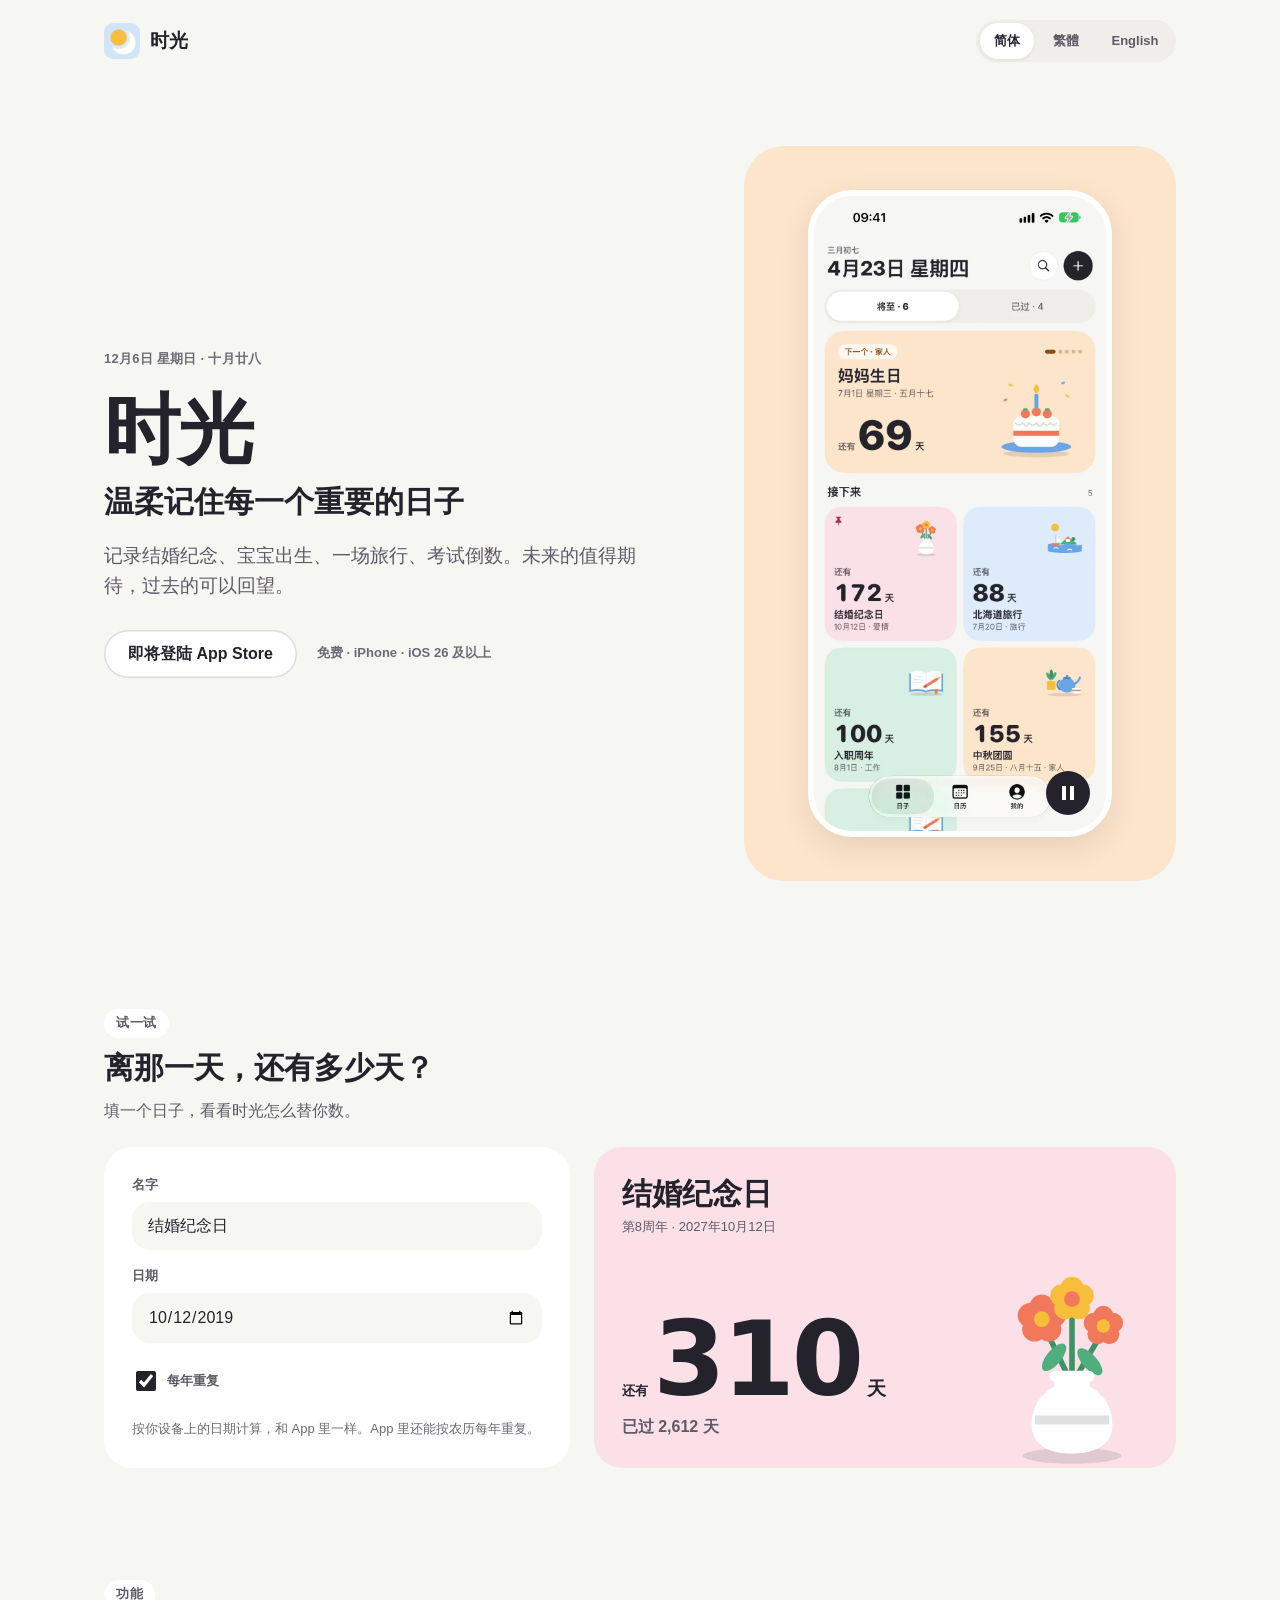
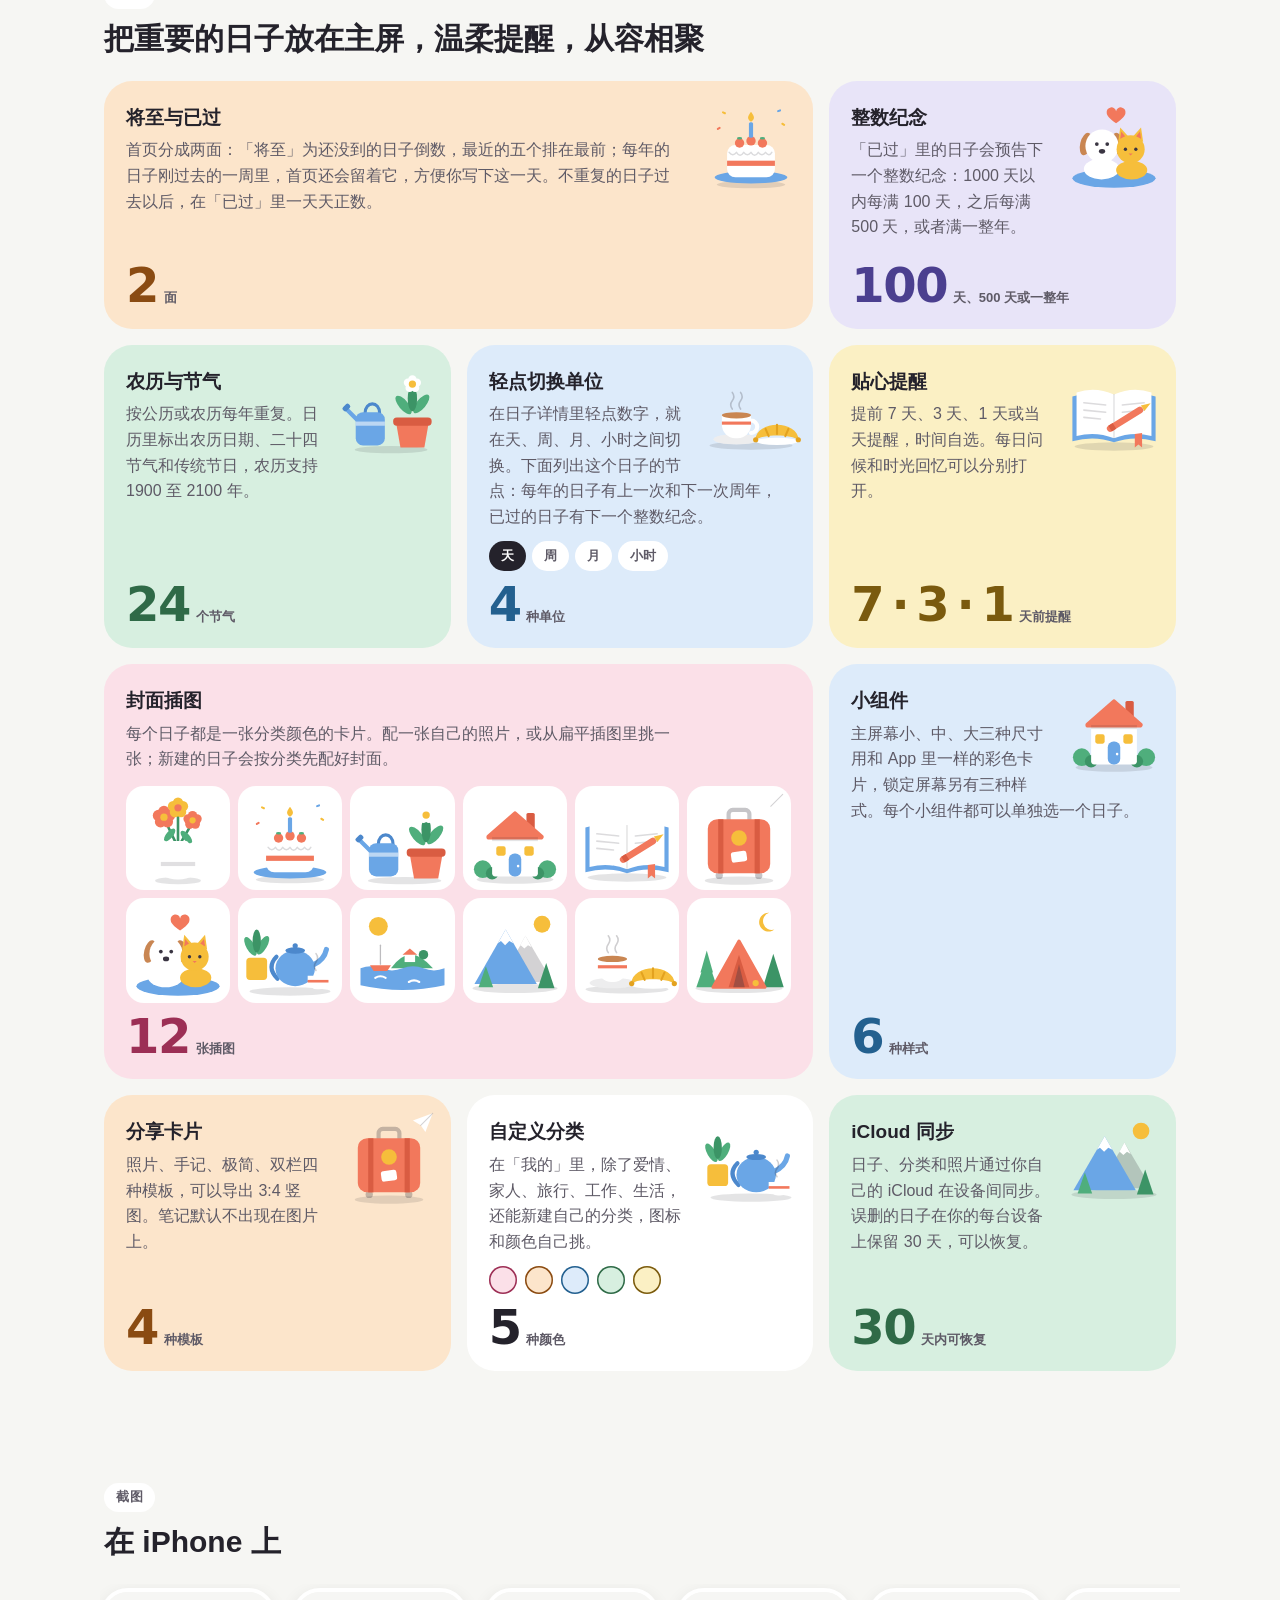
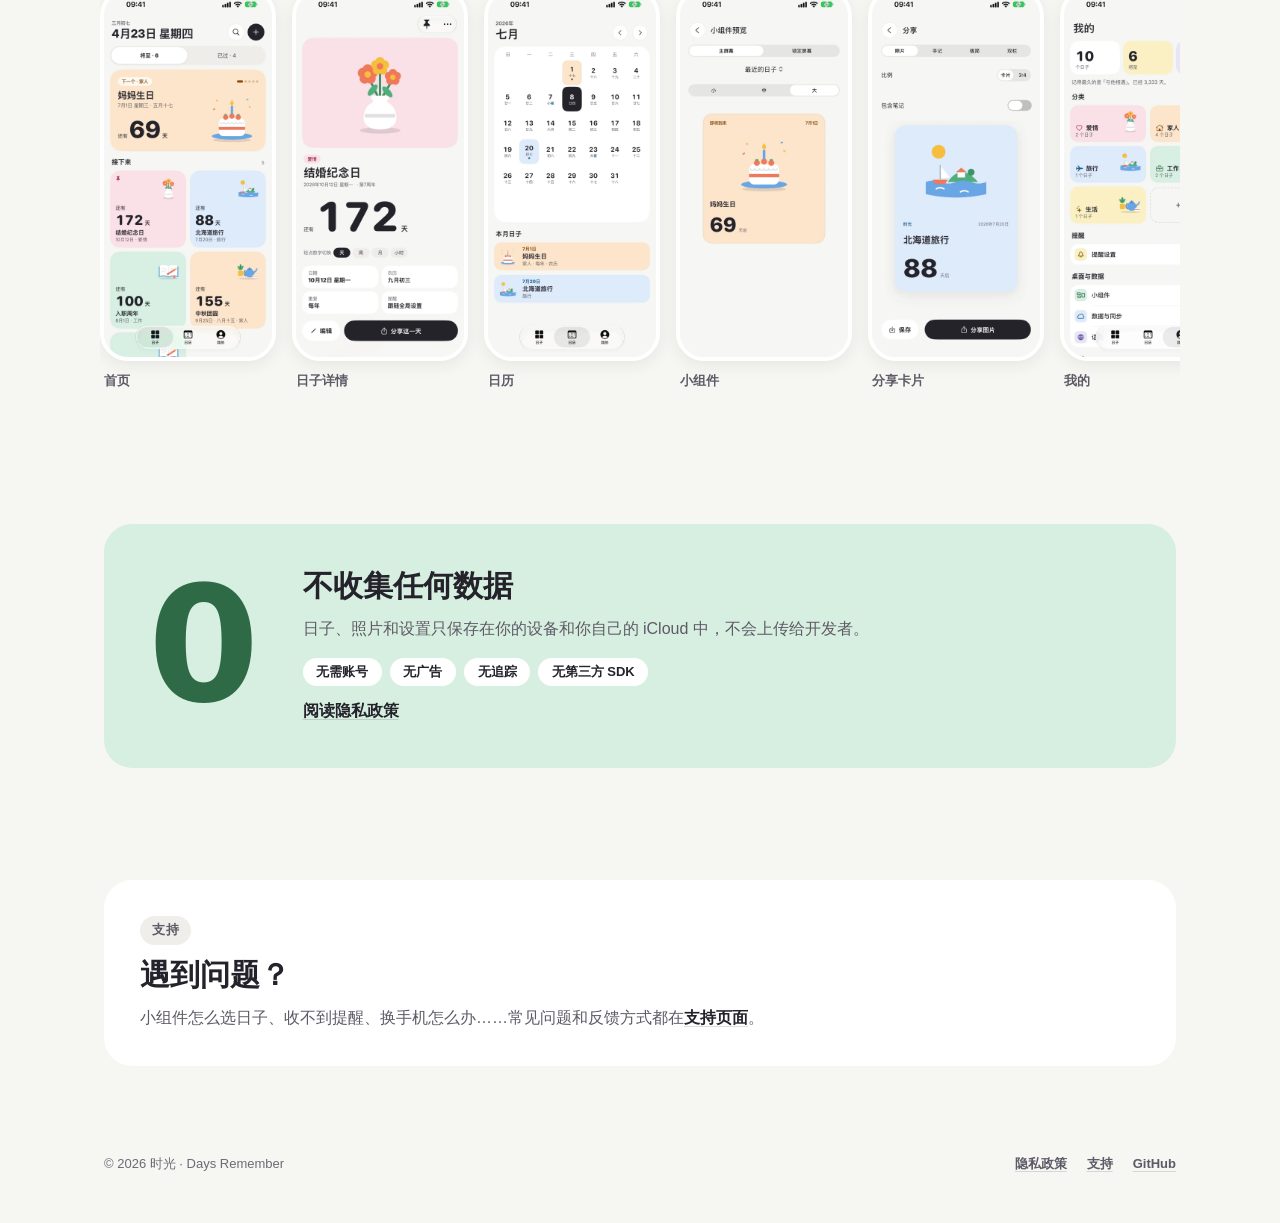
==== docs/index.html @ 634ca113 "feat(time): follow the device's time zone for today and reminders Days stay on their calendar dates," ====
<!doctype html>
<html lang="zh-Hans">
<head>
  <meta charset="utf-8">
  <meta name="viewport" content="width=device-width, initial-scale=1, viewport-fit=cover">
  <title>时光 – 纪念日倒数日 App｜农历生日提醒、iPhone 小组件</title>
  <meta name="description" content="时光是一款免费的 iPhone 纪念日与倒数日 App：支持农历生日和节气、提前提醒、主屏和锁屏小组件、iCloud 同步，无广告、不收集数据。">
  <meta name="theme-color" content="#F6F6F3">
  <link rel="canonical" href="https://days.gooday.dev/">
  <link rel="alternate" hreflang="zh-Hans" href="https://days.gooday.dev/">
  <link rel="alternate" hreflang="zh-Hant" href="https://days.gooday.dev/zh-Hant/">
  <link rel="alternate" hreflang="en" href="https://days.gooday.dev/en/">
  <link rel="alternate" hreflang="x-default" href="https://days.gooday.dev/">
  <meta property="og:type" content="website">
  <meta property="og:site_name" content="时光 · Days Remember">
  <meta property="og:locale" content="zh_CN">
  <meta property="og:locale:alternate" content="zh_TW">
  <meta property="og:locale:alternate" content="en_US">
  <meta property="og:title" content="时光 – 纪念日倒数日 App｜农历生日提醒、iPhone 小组件">
  <meta property="og:description" content="时光是一款免费的 iPhone 纪念日与倒数日 App：支持农历生日和节气、提前提醒、主屏和锁屏小组件、iCloud 同步，无广告、不收集数据。">
  <meta property="og:url" content="https://days.gooday.dev/">
  <meta property="og:image" content="https://days.gooday.dev/assets/og/zh-Hans.jpg">
  <meta property="og:image:width" content="1200">
  <meta property="og:image:height" content="630">
  <meta property="og:image:alt" content="时光的图标和 App 截图：将至、已过和日子详情">
  <meta name="twitter:card" content="summary_large_image">
  <meta name="twitter:title" content="时光 – 纪念日倒数日 App｜农历生日提醒、iPhone 小组件">
  <meta name="twitter:description" content="时光是一款免费的 iPhone 纪念日与倒数日 App：支持农历生日和节气、提前提醒、主屏和锁屏小组件、iCloud 同步，无广告、不收集数据。">
  <meta name="twitter:image" content="https://days.gooday.dev/assets/og/zh-Hans.jpg">
  <meta name="twitter:image:alt" content="时光的图标和 App 截图：将至、已过和日子详情">
  <!-- 上架后：加上 <meta name="apple-itunes-app" content="app-id=…">（填真实的 App Store ID），并把页面里的「即将登陆 App Store」换成下载链接。 -->
  <link rel="icon" href="assets/icon-180.png">
  <link rel="apple-touch-icon" href="assets/icon-180.png">
  <link rel="stylesheet" href="assets/site.css">
  <script>
    // Motion unless the visitor asks for less (site.css, site.js). If site.js never runs, everything shows after 3 s.
    (function (root) {
      if (window.matchMedia && matchMedia("(prefers-reduced-motion: reduce)").matches) return;
      if (!("IntersectionObserver" in window)) return;
      root.classList.add("motion");
      setTimeout(function () { if (!root.hasAttribute("data-motion-ready")) root.classList.remove("motion"); }, 3000);
    })(document.documentElement);
  </script>
  <script type="application/ld+json">
  {
    "@context": "https://schema.org",
    "@type": "MobileApplication",
    "@id": "https://days.gooday.dev/#app",
    "name": "时光",
    "alternateName": "Days Remember",
    "description": "时光是一款免费的 iPhone 纪念日与倒数日 App：支持农历生日和节气、提前提醒、主屏和锁屏小组件、iCloud 同步，无广告、不收集数据。",
    "url": "https://days.gooday.dev/",
    "inLanguage": "zh-Hans",
    "image": "https://days.gooday.dev/assets/icon-512.png",
    "operatingSystem": "iOS",
    "softwareRequirements": "iOS 26 及以上",
    "availableOnDevice": "iPhone",
    "applicationCategory": "LifestyleApplication",
    "isAccessibleForFree": true,
    "offers": {
      "@type": "Offer",
      "price": "0",
      "priceCurrency": "CNY"
    },
    "screenshot": [
      "https://days.gooday.dev/assets/screens/zh-Hans/01-home.webp",
      "https://days.gooday.dev/assets/screens/zh-Hans/02-detail.webp",
      "https://days.gooday.dev/assets/screens/zh-Hans/03-calendar.webp",
      "https://days.gooday.dev/assets/screens/zh-Hans/04-widgets.webp",
      "https://days.gooday.dev/assets/screens/zh-Hans/05-share.webp",
      "https://days.gooday.dev/assets/screens/zh-Hans/06-me.webp",
      "https://days.gooday.dev/assets/screens/zh-Hans/07-past.webp"
    ],
    "featureList": [
      "将至的日子倒数，已过的日子正数",
      "整数纪念：1000 天以内每满 100 天，之后每满 500 天，或者满一整年",
      "农历与二十四节气，农历支持 1900 至 2100 年",
      "提前 7 天、3 天、1 天或当天提醒",
      "主屏幕小、中、大三种尺寸和锁定屏幕三种样式的小组件",
      "照片、手记、极简、双栏四种分享卡片模板",
      "自定义分类",
      "通过你自己的 iCloud 同步日子、分类和照片"
    ]
  }
  </script>
</head>
<body>
  <div class="wrap">
    <header class="site-header">
      <a class="brand" href="./"><img src="assets/icon-180.png" alt="" width="36" height="36">时光</a>
      <nav class="languages" aria-label="语言">
        <a href="./" aria-current="page" lang="zh-Hans">简体</a>
        <a href="zh-Hant/" lang="zh-Hant">繁體</a>
        <a href="en/" lang="en">English</a>
      </nav>
    </header>

    <main>
      <section class="hero">
        <div class="hero-text">
          <p class="today" data-today></p>
          <h1>时光<span>温柔记住每一个重要的日子</span></h1>
          <p class="lead">记录结婚纪念、宝宝出生、一场旅行、考试倒数。未来的值得期待，过去的可以回望。</p>
          <div class="cta-row">
            <!-- 上架后换成 App Store 链接：<a class="cta" href="https://apps.apple.com/app/id…">在 App Store 下载</a> -->
            <span class="cta is-soon">即将登陆 App Store</span>
            <span class="requirements">免费 · iPhone · iOS 26 及以上</span>
          </div>
        </div>
        <div class="hero-art">
          <div class="phone"><img src="assets/screens/zh-Hans/01-home.webp" width="900" height="1956" alt="时光首页的「将至」：妈妈生日还有 69 天，下面是其他日子的彩色卡片"></div>
        </div>
      </section>

      <section class="section" aria-labelledby="demo-heading">
        <div class="section-head reveal">
          <p class="eyebrow">试一试</p>
          <h2 id="demo-heading">离那一天，还有多少天？</h2>
          <p>填一个日子，看看时光怎么替你数。</p>
        </div>
        <div class="demo">
          <form class="demo-form reveal" data-demo>
            <div class="field">
              <label for="demo-title">名字</label>
              <input id="demo-title" type="text" value="结婚纪念日" placeholder="结婚纪念日" maxlength="24" autocomplete="off">
            </div>
            <div class="field">
              <label for="demo-date">日期</label>
              <input id="demo-date" type="date" value="2019-10-12" min="1900-01-01" max="2100-12-31" required>
            </div>
            <label class="check" for="demo-recurring">
              <input id="demo-recurring" type="checkbox" checked>每年重复
            </label>
            <p class="demo-note">按你设备上的日期计算，和 App 里一样。App 里还能按农历每年重复。</p>
          </form>
          <div class="day-card tone-rose reveal" data-demo-card aria-live="polite">
            <img class="cover" src="assets/covers/flowers.svg" alt="一瓶鲜花" width="200" height="200">
            <div class="day-card-title">
              <strong data-title>结婚纪念日</strong>
              <span data-date>2019年10月12日</span>
            </div>
            <p class="figure"><span data-lead></span><b>—</b><small></small></p>
            <p class="elapsed" data-elapsed></p>
          </div>
        </div>
      </section>

      <section class="section" aria-labelledby="features-heading">
        <div class="section-head reveal">
          <p class="eyebrow">功能</p>
          <h2 id="features-heading">把重要的日子放在主屏，温柔提醒，从容相聚</h2>
        </div>
        <ul class="bento">
          <li class="tile tone-apricot is-wide reveal">
            <div class="tile-text">
              <img class="tile-art" src="assets/covers/celebration.svg" alt="插着蜡烛的生日蛋糕" width="200" height="200" loading="lazy">
              <h3>将至与已过</h3>
              <p>首页分成两面：「将至」为还没到的日子倒数，最近的五个排在最前；每年的日子刚过去的一周里，首页还会留着它，方便你写下这一天。不重复的日子过去以后，在「已过」里一天天正数。</p>
            </div>
            <p class="figure"><b>2</b><small>面</small></p>
          </li>
          <li class="tile tone-lavender reveal">
            <div class="tile-text">
              <img class="tile-art" src="assets/covers/companionship.svg" alt="小狗和小猫，头上一颗爱心" width="200" height="200" loading="lazy">
              <h3>整数纪念</h3>
              <p>「已过」里的日子会预告下一个整数纪念：1000 天以内每满 100 天，之后每满 500 天，或者满一整年。</p>
            </div>
            <p class="figure"><b>100</b><small>天、500 天或一整年</small></p>
          </li>
          <li class="tile tone-mint reveal">
            <div class="tile-text">
              <img class="tile-art" src="assets/covers/garden.svg" alt="喷壶和盆栽" width="200" height="200" loading="lazy">
              <h3>农历与节气</h3>
              <p>按公历或农历每年重复。日历里标出农历日期、二十四节气和传统节日，农历支持 1900 至 2100 年。</p>
            </div>
            <p class="figure"><b>24</b><small>个节气</small></p>
          </li>
          <li class="tile tone-sky reveal">
            <div class="tile-text">
              <img class="tile-art" src="assets/covers/cafe.svg" alt="冒着热气的咖啡和牛角包" width="200" height="200" loading="lazy">
              <h3>轻点切换单位</h3>
              <p>在日子详情里轻点数字，就在天、周、月、小时之间切换。下面列出这个日子的节点：每年的日子有上一次和下一次周年，已过的日子有下一个整数纪念。</p>
              <ul class="chips" aria-hidden="true"><li>天</li><li>周</li><li>月</li><li>小时</li></ul>
            </div>
            <p class="figure"><b>4</b><small>种单位</small></p>
          </li>
          <li class="tile tone-lemon reveal">
            <div class="tile-text">
              <img class="tile-art" src="assets/covers/journal.svg" alt="摊开的手账和铅笔" width="200" height="200" loading="lazy">
              <h3>贴心提醒</h3>
              <p>提前 7 天、3 天、1 天或当天提醒，时间自选。每日问候和时光回忆可以分别打开。</p>
            </div>
            <p class="figure"><b>7&thinsp;·&thinsp;3&thinsp;·&thinsp;1</b><small>天前提醒</small></p>
          </li>
          <li class="tile tone-rose is-wide has-covers reveal">
            <div class="tile-text">
              <h3>封面插图</h3>
              <p>每个日子都是一张分类颜色的卡片。配一张自己的照片，或从扁平插图里挑一张；新建的日子会按分类先配好封面。</p>
              <ul class="covers">
                <li><img src="assets/covers/flowers.svg" alt="一瓶鲜花" width="200" height="200" loading="lazy"></li>
                <li><img src="assets/covers/celebration.svg" alt="插着蜡烛的生日蛋糕" width="200" height="200" loading="lazy"></li>
                <li><img src="assets/covers/garden.svg" alt="喷壶和盆栽" width="200" height="200" loading="lazy"></li>
                <li><img src="assets/covers/homecoming.svg" alt="红屋顶的小房子" width="200" height="200" loading="lazy"></li>
                <li><img src="assets/covers/journal.svg" alt="摊开的手账和铅笔" width="200" height="200" loading="lazy"></li>
                <li><img src="assets/covers/voyage.svg" alt="贴着贴纸的旅行箱" width="200" height="200" loading="lazy"></li>
                <li><img src="assets/covers/companionship.svg" alt="小狗和小猫，头上一颗爱心" width="200" height="200" loading="lazy"></li>
                <li><img src="assets/covers/everyday.svg" alt="盆栽和茶壶" width="200" height="200" loading="lazy"></li>
                <li><img src="assets/covers/coast.svg" alt="海上的小帆船和岛上的小屋" width="200" height="200" loading="lazy"></li>
                <li><img src="assets/covers/mountains.svg" alt="太阳下的雪山" width="200" height="200" loading="lazy"></li>
                <li><img src="assets/covers/cafe.svg" alt="冒着热气的咖啡和牛角包" width="200" height="200" loading="lazy"></li>
                <li><img src="assets/covers/camping.svg" alt="松树间的帐篷和一弯新月" width="200" height="200" loading="lazy"></li>
              </ul>
            </div>
            <p class="figure"><b>12</b><small>张插图</small></p>
          </li>
          <li class="tile tone-sky reveal">
            <div class="tile-text">
              <img class="tile-art" src="assets/covers/homecoming.svg" alt="红屋顶的小房子" width="200" height="200" loading="lazy">
              <h3>小组件</h3>
              <p>主屏幕小、中、大三种尺寸用和 App 里一样的彩色卡片，锁定屏幕另有三种样式。每个小组件都可以单独选一个日子。</p>
            </div>
            <p class="figure"><b>6</b><small>种样式</small></p>
          </li>
          <li class="tile tone-apricot reveal">
            <div class="tile-text">
              <img class="tile-art" src="assets/covers/voyage.svg" alt="贴着贴纸的旅行箱" width="200" height="200" loading="lazy">
              <h3>分享卡片</h3>
              <p>照片、手记、极简、双栏四种模板，可以导出 3:4 竖图。笔记默认不出现在图片上。</p>
            </div>
            <p class="figure"><b>4</b><small>种模板</small></p>
          </li>
          <li class="tile tone-white reveal">
            <div class="tile-text">
              <img class="tile-art" src="assets/covers/everyday.svg" alt="盆栽和茶壶" width="200" height="200" loading="lazy">
              <h3>自定义分类</h3>
              <p>在「我的」里，除了爱情、家人、旅行、工作、生活，还能新建自己的分类，图标和颜色自己挑。</p>
              <ul class="swatches" aria-hidden="true"><li class="tone-rose"></li><li class="tone-apricot"></li><li class="tone-sky"></li><li class="tone-mint"></li><li class="tone-lemon"></li></ul>
            </div>
            <p class="figure"><b>5</b><small>种颜色</small></p>
          </li>
          <li class="tile tone-mint reveal">
            <div class="tile-text">
              <img class="tile-art" src="assets/covers/mountains.svg" alt="太阳下的雪山" width="200" height="200" loading="lazy">
              <h3>iCloud 同步</h3>
              <p>日子、分类和照片通过你自己的 iCloud 在设备间同步。误删的日子在你的每台设备上保留 30 天，可以恢复。</p>
            </div>
            <p class="figure"><b>30</b><small>天内可恢复</small></p>
          </li>
        </ul>
      </section>

      <section class="section" aria-labelledby="shots-heading">
        <div class="section-head reveal">
          <p class="eyebrow">截图</p>
          <h2 id="shots-heading">在 iPhone 上</h2>
        </div>
        <div class="shots" role="region" tabindex="0" aria-label="App 截图，可横向滚动">
          <figure class="reveal"><img src="assets/screens/zh-Hans/01-home.webp" width="900" height="1956" loading="lazy" alt="首页"><figcaption>首页</figcaption></figure>
          <figure class="reveal"><img src="assets/screens/zh-Hans/02-detail.webp" width="900" height="1956" loading="lazy" alt="日子详情"><figcaption>日子详情</figcaption></figure>
          <figure class="reveal"><img src="assets/screens/zh-Hans/03-calendar.webp" width="900" height="1956" loading="lazy" alt="日历"><figcaption>日历</figcaption></figure>
          <figure class="reveal"><img src="assets/screens/zh-Hans/04-widgets.webp" width="900" height="1956" loading="lazy" alt="小组件"><figcaption>小组件</figcaption></figure>
          <figure class="reveal"><img src="assets/screens/zh-Hans/05-share.webp" width="900" height="1956" loading="lazy" alt="分享卡片"><figcaption>分享卡片</figcaption></figure>
          <figure class="reveal"><img src="assets/screens/zh-Hans/06-me.webp" width="900" height="1956" loading="lazy" alt="我的：日子统计、分类和设置"><figcaption>我的</figcaption></figure>
          <figure class="reveal"><img src="assets/screens/zh-Hans/07-past.webp" width="900" height="1956" loading="lazy" alt="首页的「已过」：下一个整数纪念和走过的日子"><figcaption>已过</figcaption></figure>
        </div>
      </section>

      <section class="section" aria-labelledby="privacy-heading">
        <div class="promise tone-mint reveal">
          <p class="figure"><b>0</b></p>
          <div class="promise-text">
            <h2 id="privacy-heading">不收集任何数据</h2>
            <p>日子、照片和设置只保存在你的设备和你自己的 iCloud 中，不会上传给开发者。</p>
            <ul><li>无需账号</li><li>无广告</li><li>无追踪</li><li>无第三方 SDK</li></ul>
            <p><a href="privacy/">阅读隐私政策</a></p>
          </div>
        </div>
      </section>

      <section class="section" aria-labelledby="support-heading">
        <div class="help reveal">
          <p class="eyebrow">支持</p>
          <h2 id="support-heading">遇到问题？</h2>
          <p>小组件怎么选日子、收不到提醒、换手机怎么办……常见问题和反馈方式都在<a href="support/">支持页面</a>。</p>
        </div>
      </section>
    </main>

    <footer class="site-footer">
      <p>© 2026 时光 · Days Remember</p>
      <nav aria-label="页脚">
        <a href="privacy/">隐私政策</a>
        <a href="support/">支持</a>
        <a href="https://github.com/euynus/DaysRemember">GitHub</a>
      </nav>
    </footer>
  </div>
  <script src="assets/site.js"></script>
</body>
</html>
---- docs/assets/site.css ----
/* The app's 柔彩便当 look (DaysRemember/Theme/Tokens.swift): a light neutral ground, white cards,
   each fact on a pastel tile in a category colour with a flat illustration, ink headings and pills,
   heavy rounded numerals. Light only, like the app. System fonts only: Google Fonts is unreachable
   in mainland China. */
:root {
  --bg: #F6F6F3;
  --bg-2: #EFEEEA;
  --card: #FFFFFF;
  --ink: #24222B;
  --ink-2: #5E5A66;
  --muted: #6E6A75;
  --hairline: rgba(21, 23, 28, 0.08);
  --hairline-strong: rgba(21, 23, 28, 0.14);
  --shadow: 0 10px 30px rgba(36, 34, 43, 0.1);

  /* Category pastels and the text colour that goes on each; lavender is for count-up days. */
  --rose: #FBE0E8;
  --rose-ink: #9C2F55;
  --apricot: #FCE5CB;
  --apricot-ink: #8A4B12;
  --sky: #DDEBFA;
  --sky-ink: #23608F;
  --mint: #D7EFE0;
  --mint-ink: #2F6A47;
  --lemon: #FBF0C4;
  --lemon-ink: #7A5A0E;
  --lavender: #E8E4F8;
  --lavender-ink: #4B3F8F;

  --font-sans: -apple-system, BlinkMacSystemFont, "SF Pro Text", "Helvetica Neue", "PingFang SC",
    "Hiragino Sans GB", "Microsoft YaHei", "Noto Sans SC", sans-serif;
  --font-number: ui-rounded, "SF Pro Rounded", "Hiragino Maru Gothic ProN", "Arial Rounded MT Bold",
    -apple-system, BlinkMacSystemFont, system-ui, sans-serif;

  --step--1: 0.8125rem;
  --step-0: 1rem;
  --step-1: 1.1875rem;
  --step-2: clamp(1.5rem, 1.3rem + 0.8vw, 1.875rem);
  --step-3: clamp(2.75rem, 1.9rem + 3.6vw, 4.75rem);

  --radius: 1.75rem;
  --radius-small: 1.125rem;

  --ease-out: cubic-bezier(0.2, 0.7, 0.2, 1);
  --spring: cubic-bezier(0.34, 1.56, 0.64, 1);

  --page: 72rem;
  --gutter: clamp(1rem, 4vw, 2.5rem);
  color-scheme: light;
}

/* Set again here, not only inherited from body: the 繁體 link in each language switch is
   lang="zh-Hant" on a page in another language. */
:lang(zh-Hant) {
  --font-sans: -apple-system, BlinkMacSystemFont, "SF Pro Text", "Helvetica Neue", "PingFang TC",
    "Heiti TC", "Microsoft JhengHei", "Noto Sans TC", sans-serif;
  font-family: var(--font-sans);
}

/* A pastel tile and the colour of its figures. White tiles carry ink. */
.tone-rose { --tone: var(--rose); --tone-ink: var(--rose-ink); }
.tone-apricot { --tone: var(--apricot); --tone-ink: var(--apricot-ink); }
.tone-sky { --tone: var(--sky); --tone-ink: var(--sky-ink); }
.tone-mint { --tone: var(--mint); --tone-ink: var(--mint-ink); }
.tone-lemon { --tone: var(--lemon); --tone-ink: var(--lemon-ink); }
.tone-lavender { --tone: var(--lavender); --tone-ink: var(--lavender-ink); }
.tone-white { --tone: var(--card); --tone-ink: var(--ink); }

*, *::before, *::after { box-sizing: border-box; }

html { -webkit-text-size-adjust: 100%; scroll-padding-top: 1rem; }

body {
  margin: 0;
  background: var(--bg);
  color: var(--ink);
  font-family: var(--font-sans);
  font-size: var(--step-0);
  line-height: 1.6;
  -webkit-font-smoothing: antialiased;
}

img { max-width: 100%; height: auto; display: block; }

a { color: var(--ink); text-decoration-color: var(--hairline-strong); text-underline-offset: 0.2em; }
a:hover { text-decoration-color: currentColor; }
:focus-visible { outline: 2px solid var(--ink); outline-offset: 3px; border-radius: 6px; }

h1, h2, h3 { margin: 0; line-height: 1.2; text-wrap: balance; }
p { margin: 0; }

.wrap {
  width: 100%;
  max-width: var(--page);
  margin-inline: auto;
  padding-inline: var(--gutter);
}

/* Header: the brand, and the languages as the app's segmented capsule. */
.site-header {
  display: flex;
  flex-wrap: wrap;
  align-items: center;
  justify-content: space-between;
  gap: 0.75rem 1rem;
  padding-block: 1.25rem;
}
.brand {
  display: flex;
  align-items: center;
  gap: 0.625rem;
  color: var(--ink);
  text-decoration: none;
  font-weight: 800;
  font-size: var(--step-1);
}
.brand img { width: 2.25rem; height: 2.25rem; border-radius: 0.6rem; }
.languages {
  display: flex;
  gap: 0.25rem;
  padding: 0.2rem;
  border-radius: 999px;
  background: var(--bg-2);
  font-size: var(--step--1);
}
.languages a {
  display: inline-flex;
  align-items: center;
  min-height: 2.25rem;
  padding: 0 0.9rem;
  border-radius: 999px;
  color: var(--ink-2);
  text-decoration: none;
  font-weight: 600;
}
.languages a[aria-current="page"] { color: var(--ink); background: var(--card); font-weight: 800; box-shadow: 0 1px 4px rgba(36, 34, 43, 0.08); }
.languages a:hover { color: var(--ink); }

/* Hero: the headline beside the home screen. */
.hero {
  display: grid;
  grid-template-columns: minmax(0, 1fr) minmax(0, 27rem);
  gap: clamp(2rem, 6vw, 5rem);
  align-items: center;
  padding-block: clamp(1.5rem, 5vw, 4rem) clamp(2.5rem, 6vw, 4.5rem);
}
.hero-text { display: grid; gap: 1.25rem; min-width: 0; }
.today {
  color: var(--muted);
  font-size: var(--step--1);
  font-weight: 700;
  letter-spacing: 0.02em;
  min-height: 1.6em;
}
.hero h1 { font-size: var(--step-3); font-weight: 900; letter-spacing: -0.02em; line-height: 1.05; }
.hero h1 span { display: block; font-size: var(--step-2); font-weight: 800; color: var(--ink); margin-top: 0.75rem; letter-spacing: 0; line-height: 1.3; }
.lead { color: var(--ink-2); font-size: var(--step-1); max-width: 30em; }
.cta-row { display: flex; flex-wrap: wrap; align-items: center; gap: 0.75rem 1.25rem; margin-top: 0.5rem; }
.cta {
  display: inline-flex;
  align-items: center;
  gap: 0.5rem;
  min-height: 3rem;
  padding: 0 1.5rem;
  border-radius: 999px;
  background: var(--ink);
  color: var(--card);
  font-weight: 800;
  text-decoration: none;
}
/* Not a link until release, so it isn't drawn as the app's ink action. */
.cta.is-soon { background: var(--card); color: var(--ink); box-shadow: inset 0 0 0 1.5px var(--hairline-strong); }
.requirements { color: var(--muted); font-size: var(--step--1); font-weight: 600; }

/* The home screen on an apricot card, as a day sits on its category colour. */
.hero-art {
  display: grid;
  place-items: center;
  padding: clamp(1.25rem, 4vw, 2.75rem);
  border-radius: 2.5rem;
  background: var(--apricot);
}
.phone {
  position: relative;
  width: 100%;
  max-width: 19rem;
  border-radius: 2.75rem;
  border: 0.375rem solid var(--card);
  background: var(--card);
  box-shadow: var(--shadow);
  overflow: hidden;
}
.phone img { width: 100%; }
/* The other screens site.js stacks over the first, cross-fading from one to the next. */
.phone img + img { position: absolute; inset: 0; height: 100%; opacity: 0; transition: opacity 0.9s var(--ease-out); }
.phone img.is-current { opacity: 1; }
/* site.js adds it while the phone cycles: two bars to pause, a triangle to play again. */
.phone-toggle {
  position: absolute;
  z-index: 3;
  right: 1rem;
  bottom: 1rem;
  display: grid;
  place-items: center;
  width: 2.75rem;
  height: 2.75rem;
  padding: 0;
  border: 0;
  border-radius: 999px;
  background: var(--ink);
  color: var(--card);
  cursor: pointer;
}
.phone-toggle::before {
  content: "";
  width: 0.75rem;
  height: 0.875rem;
  border-inline: 0.25rem solid currentColor;
}
.phone-toggle[aria-pressed="true"]::before {
  border: 0;
  background: currentColor;
  clip-path: polygon(15% 0, 100% 50%, 15% 100%);
}

/* Section scaffolding */
.section { padding-block: clamp(2rem, 5vw, 3.5rem); }
.eyebrow {
  justify-self: start;
  padding: 0.25rem 0.75rem;
  border-radius: 999px;
  background: var(--card);
  color: var(--ink-2);
  font-size: var(--step--1);
  font-weight: 800;
  letter-spacing: 0.04em;
}
.section-head { display: grid; gap: 0.75rem; margin-bottom: 1.5rem; max-width: 40rem; }
.section-head h2 { font-size: var(--step-2); font-weight: 900; }
.section-head p:not(.eyebrow) { color: var(--ink-2); }

/* Countdown demo: a form on a white card beside a day, drawn as the app's hero card. */
.demo {
  display: grid;
  grid-template-columns: minmax(0, 1fr) minmax(0, 1.25fr);
  gap: clamp(1rem, 3vw, 1.5rem);
  align-items: stretch;
}
.demo-form {
  display: grid;
  align-content: start;
  gap: 1rem;
  min-width: 0;
  padding: clamp(1.25rem, 3vw, 1.75rem);
  border-radius: var(--radius);
  background: var(--card);
}
.field { display: grid; gap: 0.375rem; }
.field label, .check { color: var(--ink-2); font-size: var(--step--1); font-weight: 700; }
.field input {
  font: inherit;
  color: var(--ink);
  background: var(--bg);
  border: 0;
  border-radius: var(--radius-small);
  padding: 0.7rem 1rem;
  min-height: 3rem;
  width: 100%;
}
.field input:focus-visible { outline-offset: 1px; }
.check { display: flex; align-items: center; gap: 0.5rem; min-height: 2.75rem; cursor: pointer; }
.check input { width: 1.25rem; height: 1.25rem; accent-color: var(--ink); }
.demo-note { color: var(--muted); font-size: var(--step--1); }

.day-card {
  position: relative;
  display: flex;
  flex-direction: column;
  min-width: 0;
  min-height: 19rem;
  padding: clamp(1.25rem, 3vw, 1.75rem);
  border-radius: var(--radius);
  background: var(--tone);
  overflow: hidden;
  transition: background-color 0.3s var(--ease-out);
}
/* A one-time day that has passed counts up, on the app's lavender. */
.day-card.is-past { --tone: var(--lavender); --tone-ink: var(--lavender-ink); }
.day-card .cover { position: absolute; right: -0.5rem; bottom: -0.5rem; width: min(48%, 14rem); }
.day-card-title { position: relative; display: grid; gap: 0.25rem; max-width: 100%; }
.day-card-title strong { font-size: var(--step-2); font-weight: 900; line-height: 1.25; overflow-wrap: anywhere; }
.day-card-title span { color: var(--ink-2); font-size: var(--step--1); }
.day-card .figure { position: relative; margin-top: auto; padding-top: 1.5rem; color: var(--ink); }
.day-card .figure b { font-size: clamp(4rem, 2.5rem + 6vw, 6.5rem); }
.day-card .figure small { color: var(--ink); font-size: var(--step-1); font-weight: 800; }
.elapsed { position: relative; color: var(--ink-2); font-weight: 600; padding-top: 0.5rem; min-height: 2.1em; max-width: 60%; }

.figure { display: flex; align-items: baseline; gap: 0.35rem; white-space: nowrap; color: var(--tone-ink, var(--ink)); }
.figure b {
  font-family: var(--font-number);
  font-weight: 900;
  font-size: 3rem;
  line-height: 0.9;
  letter-spacing: -0.03em;
  font-variant-numeric: tabular-nums lining-nums;
}
.figure small, .figure span { font-size: var(--step--1); font-weight: 800; }
.figure.is-today b { font-family: var(--font-sans); font-size: clamp(2.5rem, 2rem + 2vw, 3.5rem); letter-spacing: 0; }

/* Features: a bento grid of pastel tiles, each with a flat illustration and one fact. */
.bento {
  display: grid;
  grid-template-columns: repeat(3, minmax(0, 1fr));
  gap: clamp(0.75rem, 2vw, 1rem);
  margin: 0;
  padding: 0;
  list-style: none;
}
.tile {
  position: relative;
  display: flex;
  flex-direction: column;
  min-width: 0;
  min-height: 15.5rem;
  padding: 1.375rem 1.375rem 1.25rem;
  border-radius: var(--radius);
  background: var(--tone);
  overflow: hidden;
}
.tile.is-wide { grid-column: span 2; }
/* The text wraps around the illustration in the corner. */
.tile-text { display: flow-root; }
.tile-art { float: right; width: 6.5rem; height: 6.5rem; margin: -0.75rem -0.75rem 0.25rem 0.75rem; }
.tile h3 { font-size: var(--step-1); font-weight: 900; margin-top: 0.25rem; }
.tile-text p { color: var(--ink-2); margin-top: 0.5rem; max-width: 34em; }
.tile .figure { margin-top: auto; padding-top: 0.75rem; }
.tile .figure small { color: var(--ink-2); }

/* The units the detail cycles through, and the five category colours: drawn, not read out. */
.chips { display: flex; flex-wrap: wrap; gap: 0.375rem; margin: 0.75rem 0 0; padding: 0; list-style: none; }
.chips li {
  display: inline-flex;
  align-items: center;
  min-height: 1.875rem;
  padding: 0 0.75rem;
  border-radius: 999px;
  background: var(--card);
  color: var(--ink-2);
  font-size: var(--step--1);
  font-weight: 800;
}
.chips li:first-child { background: var(--ink); color: var(--card); }
.swatches { display: flex; gap: 0.5rem; margin: 0.75rem 0 0; padding: 0; list-style: none; }
.swatches li { width: 1.75rem; height: 1.75rem; border-radius: 999px; background: var(--tone); box-shadow: inset 0 0 0 1.5px var(--tone-ink); }

/* The twelve covers, each on a pastel square. */
.covers { display: grid; grid-template-columns: repeat(6, minmax(0, 1fr)); gap: 0.5rem; margin: 0.875rem 0 0; padding: 0; list-style: none; }
.covers li { border-radius: var(--radius-small); background: var(--card); }
.covers img { width: 100%; aspect-ratio: 1; }

/* Screenshots */
.shots {
  display: grid;
  grid-auto-flow: column;
  grid-auto-columns: minmax(11rem, 14rem);
  gap: 1rem;
  overflow-x: auto;
  overscroll-behavior-x: contain;
  scroll-snap-type: x mandatory;
  padding: 0.25rem 0.25rem 1.25rem;
  margin: 0 -0.25rem;
}
.shots figure { margin: 0; scroll-snap-align: start; display: grid; gap: 0.625rem; }
.shots img { border-radius: 1.75rem; border: 0.25rem solid var(--card); background: var(--card); box-shadow: 0 4px 16px rgba(36, 34, 43, 0.08); }
.shots figcaption { color: var(--ink-2); font-size: var(--step--1); font-weight: 700; padding-inline: 0.25rem; }

/* Privacy: a pastel card like the tiles (its tone class picks the colour), the 0 in the tone's ink. */
.promise {
  display: grid;
  grid-template-columns: auto minmax(0, 1fr);
  gap: clamp(1rem, 4vw, 3rem);
  align-items: center;
  padding: clamp(1.5rem, 4vw, 2.75rem);
  border-radius: var(--radius);
  background: var(--tone);
}
.promise .figure b { font-size: clamp(6rem, 4rem + 8vw, 10rem); }
.promise-text { display: grid; gap: 0.75rem; max-width: 36rem; }
.promise-text h2 { font-size: var(--step-2); font-weight: 900; }
.promise-text p { color: var(--ink-2); }
.promise-text a { color: var(--ink); font-weight: 800; }
.promise-text ul { display: flex; flex-wrap: wrap; gap: 0.5rem; list-style: none; padding: 0; margin: 0.25rem 0 0; }
.promise-text li { background: var(--card); border-radius: 999px; padding: 0.25rem 0.85rem; font-size: var(--step--1); font-weight: 700; }

/* Support: a white card pointing to the questions. */
.help {
  display: grid;
  gap: 0.75rem;
  padding: clamp(1.5rem, 4vw, 2.25rem);
  border-radius: var(--radius);
  background: var(--card);
}
.help .eyebrow { background: var(--bg-2); }
.help h2 { font-size: var(--step-2); font-weight: 900; }
.help p { color: var(--ink-2); max-width: 40rem; }
.help a { font-weight: 800; }

/* Footer */
.site-footer {
  padding-block: 2rem 3rem;
  color: var(--muted);
  font-size: var(--step--1);
  display: flex;
  flex-wrap: wrap;
  justify-content: space-between;
  gap: 1rem;
}
.site-footer nav { display: flex; flex-wrap: wrap; gap: 0.5rem 1.25rem; }
.site-footer a { color: var(--ink-2); font-weight: 600; }

/* Document pages: the privacy policy and support, on a white card. */
.doc { padding-block: clamp(1rem, 4vw, 2.5rem) clamp(2rem, 6vw, 4rem); display: grid; gap: 1.25rem; }
.doc-head { display: grid; gap: 0.75rem; padding-bottom: 0.75rem; }
.doc-head h1 { font-size: var(--step-3); font-weight: 900; letter-spacing: -0.02em; }
.doc-head p { color: var(--ink-2); }
.doc article {
  display: grid;
  gap: 1rem;
  max-width: 46rem;
  padding: clamp(1.25rem, 4vw, 2.25rem);
  border-radius: var(--radius);
  background: var(--card);
}
.doc article h2 { font-size: var(--step-2); font-weight: 900; }
.doc article h3 { font-size: var(--step-1); font-weight: 800; margin-top: 1rem; }
.doc article p, .doc article li { color: var(--ink-2); }
.doc article ul { margin: 0; padding-left: 1.25rem; display: grid; gap: 0.5rem; }
.doc article strong { color: var(--ink); }
.doc .meta { color: var(--muted); font-size: var(--step--1); }
.faq { display: grid; gap: 0; }
.faq .qa { border-bottom: 1px solid var(--hairline); padding-block: 1rem; }
.faq .qa:first-child { padding-top: 0; }
.faq .qa:last-child { border-bottom: 0; }
.doc .faq h3 { font-size: var(--step-0); margin-top: 0; }
.faq .qa p { margin-top: 0.375rem; }
.contact {
  background: #E8E4F8;
  border-radius: var(--radius-small);
  padding: 1.25rem 1.5rem;
  display: grid;
  gap: 0.375rem;
}
.doc .contact p { color: var(--ink-2); }
.contact a { font-weight: 800; overflow-wrap: anywhere; }

@media (max-width: 60rem) {
  .bento { grid-template-columns: repeat(2, minmax(0, 1fr)); }
  .covers { grid-template-columns: repeat(4, minmax(0, 1fr)); }
}

@media (max-width: 52rem) {
  .hero, .demo { grid-template-columns: minmax(0, 1fr); }
  .phone { max-width: 17rem; }
}

@media (max-width: 36rem) {
  .bento { grid-template-columns: minmax(0, 1fr); }
  .tile.is-wide { grid-column: auto; }
  .tile { min-height: 0; }
  .tile-art { width: 5rem; height: 5rem; }
  .covers { grid-template-columns: repeat(3, minmax(0, 1fr)); }
  /* Narrow cards keep the count clear of the cover: it moves up beside the title. */
  .day-card { min-height: 16rem; }
  .day-card .cover { top: 0.5rem; right: 0.25rem; bottom: auto; width: 34%; }
  .day-card-title { padding-right: 34%; }
  .elapsed { max-width: none; }
  .promise { grid-template-columns: minmax(0, 1fr); gap: 0.5rem; }
}

/* Motion. Only under html.motion, which each page's head script sets before the first paint unless
   reduced motion is asked for (and takes back if site.js never runs). Reveals fill backwards only, so
   once they end, hover transitions own the transform again. Only opacity and transforms move. */
@keyframes rise { from { opacity: 0; translate: 0 var(--rise, 24px); } }
@keyframes place { from { opacity: 0; rotate: -8deg; scale: 0.8; } }
@keyframes pop { from { opacity: 0; scale: 0.6; } }

.motion .hero .today { animation: rise 0.8s var(--ease-out) backwards; }
.motion .hero h1 { animation: rise 0.9s var(--ease-out) 0.06s backwards; }
.motion .hero h1 span { animation: rise 0.9s var(--ease-out) 0.14s backwards; }
.motion .hero .lead { animation: rise 0.9s var(--ease-out) 0.22s backwards; }
.motion .hero .cta-row { animation: rise 0.9s var(--ease-out) 0.3s backwards; }
.motion .hero .phone { --rise: 64px; animation: rise 1.2s var(--ease-out) 0.3s backwards; }

.motion .reveal:not(.in) { opacity: 0; }
.motion .reveal.in { animation: rise 0.9s var(--ease-out) var(--d, 0s) backwards; }
.motion .day-card.in, .motion .promise.in { --d: 0.12s; }
.motion .tile:nth-child(3n + 2) { --d: 0.06s; }
.motion .tile:nth-child(3n) { --d: 0.12s; }
.motion .shots figure:nth-child(2) { --d: 0.06s; }
.motion .shots figure:nth-child(3) { --d: 0.12s; }
.motion .shots figure:nth-child(4) { --d: 0.18s; }
.motion .shots figure:nth-child(5) { --d: 0.24s; }
.motion .shots figure:nth-child(6) { --d: 0.3s; }
.motion .shots figure:nth-child(7) { --d: 0.36s; }
.motion .promise.in .figure { animation: pop 0.9s var(--spring) 0.2s backwards; }

/* Covers land like stickers on a card, and lift a little under the pointer. */
.motion .tile.in .tile-art { animation: place 0.8s var(--spring) 0.15s backwards; }
.motion .tile-art { transition: rotate 0.3s var(--ease-out), scale 0.3s var(--ease-out); }
.motion .tile:hover .tile-art { rotate: -4deg; scale: 1.06; }
.motion .day-card .cover { transition: scale 0.4s var(--spring); }
.motion .day-card[aria-busy="true"] .cover { scale: 1.06; }

/* Print shows everything at once: nothing scrolls into view there, and a reveal that has only just
   started is still transparent. site.js puts the final figures back. */
@media print {
  .motion *, .motion *::before, .motion *::after { animation: none !important; transition: none !important; }
  .motion .reveal:not(.in) { opacity: 1; }
  .phone-toggle { display: none; }
}

/* Where scroll-driven animations exist, the hero phone leans back and settles flat as the page scrolls. */
@supports (animation-timeline: scroll()) {
  @keyframes settle { from { transform: perspective(2000px) rotateX(12deg) scale(0.95); } }
  .motion .hero .phone {
    animation: rise 1.2s var(--ease-out) 0.3s backwards, settle linear both;
    animation-timeline: auto, scroll(root);
    animation-range: normal, 0 60vh;
  }
}
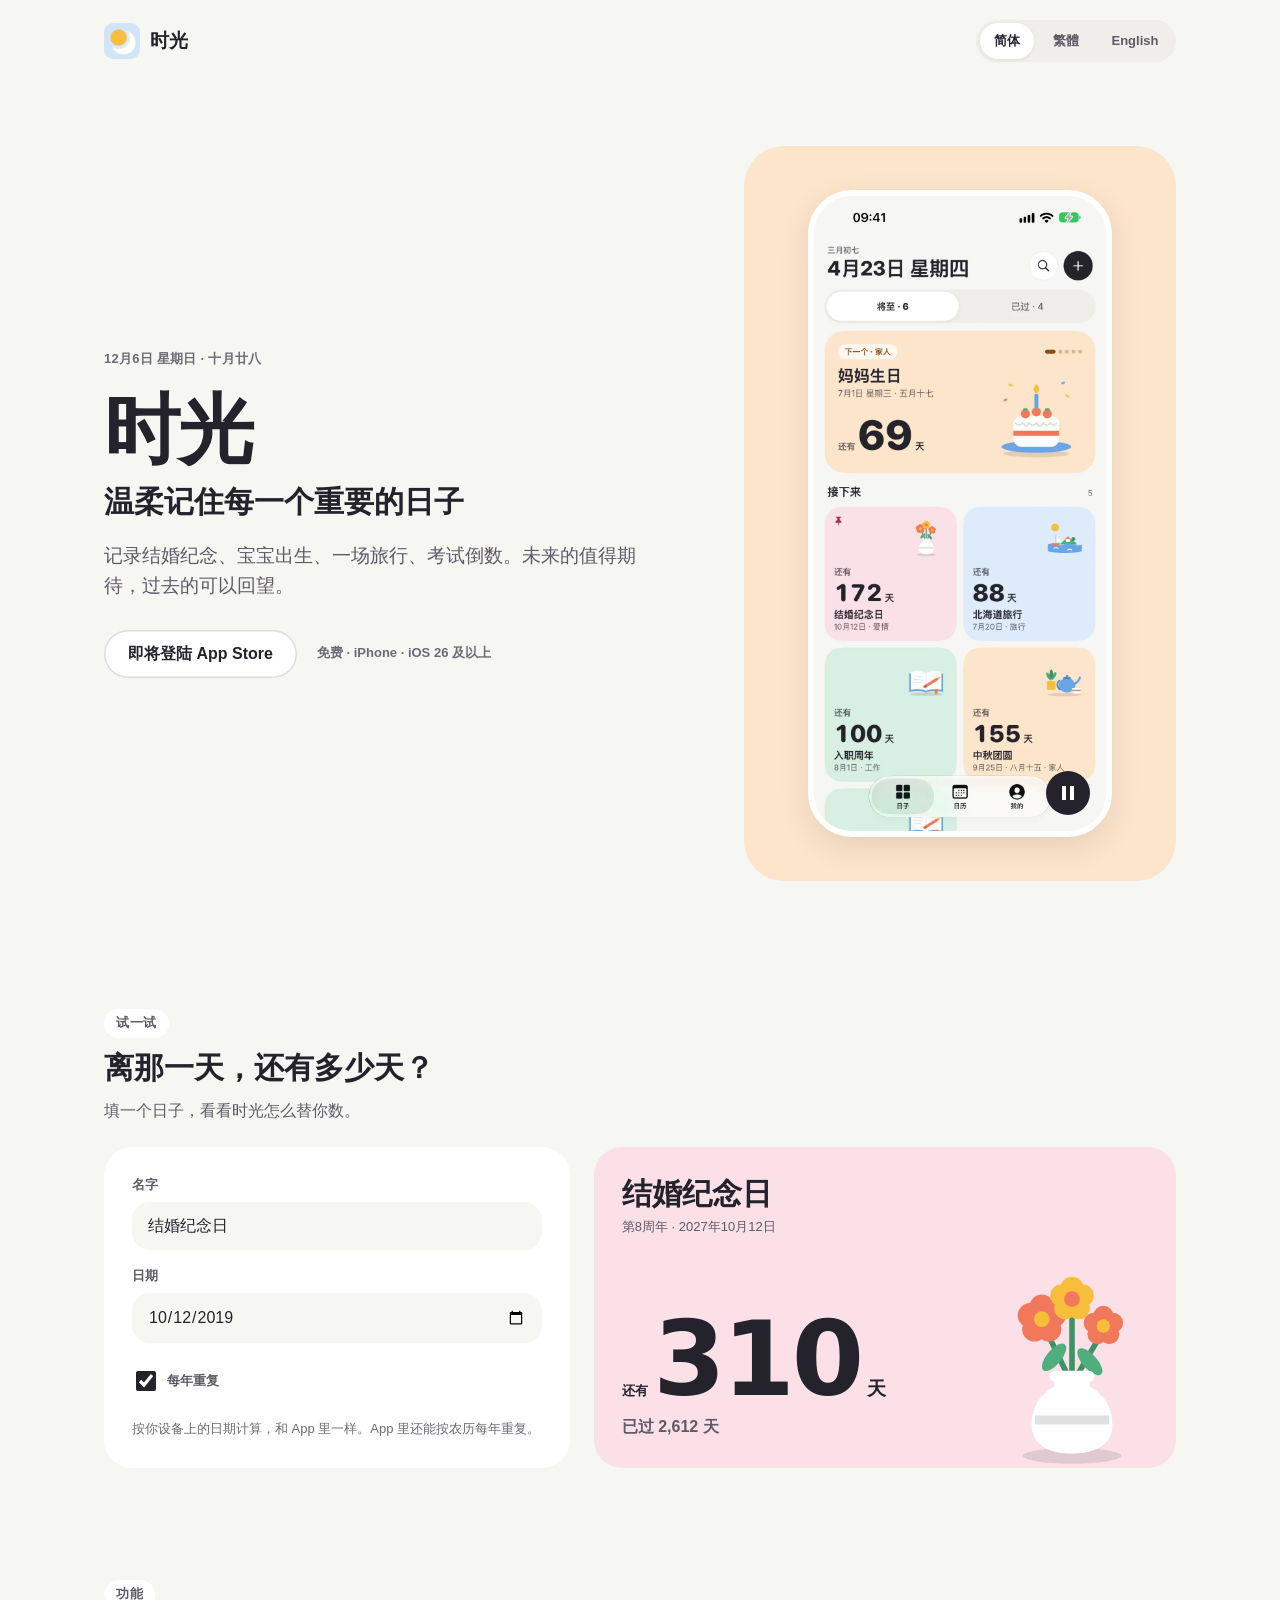
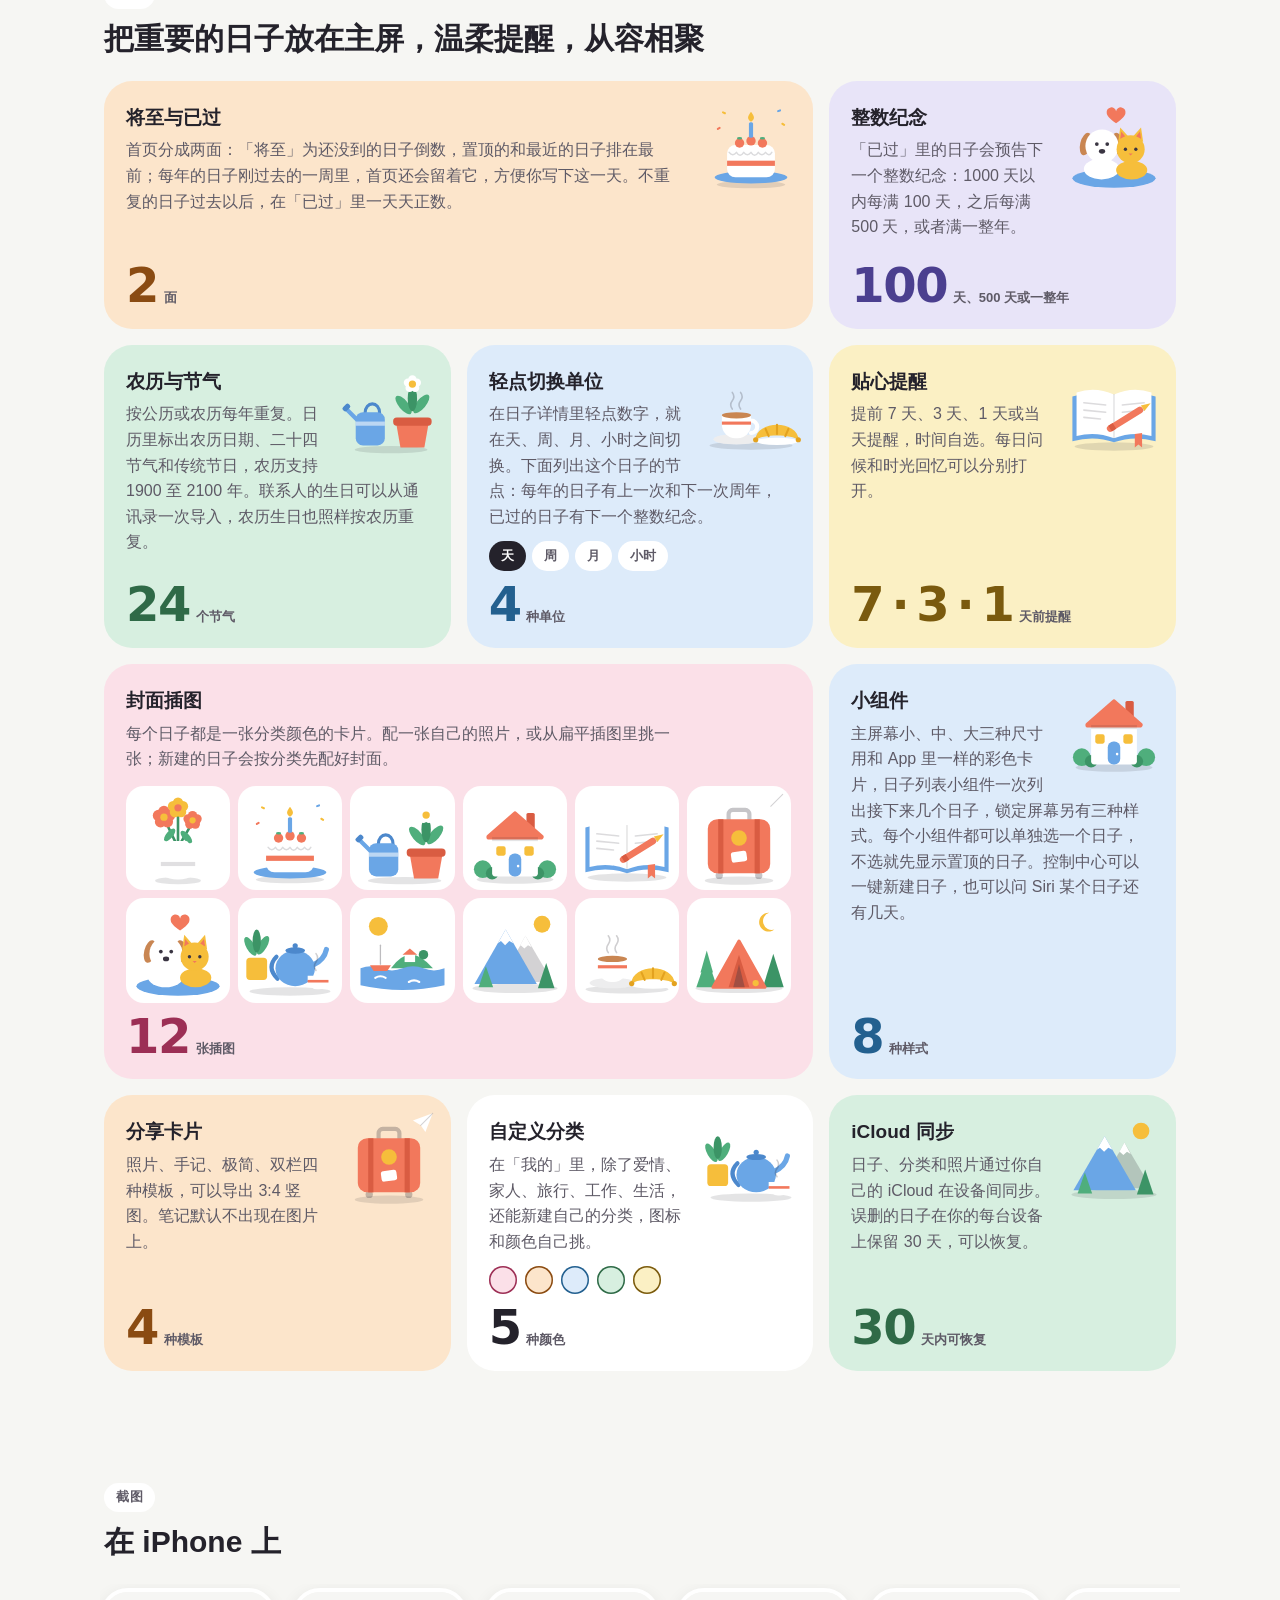
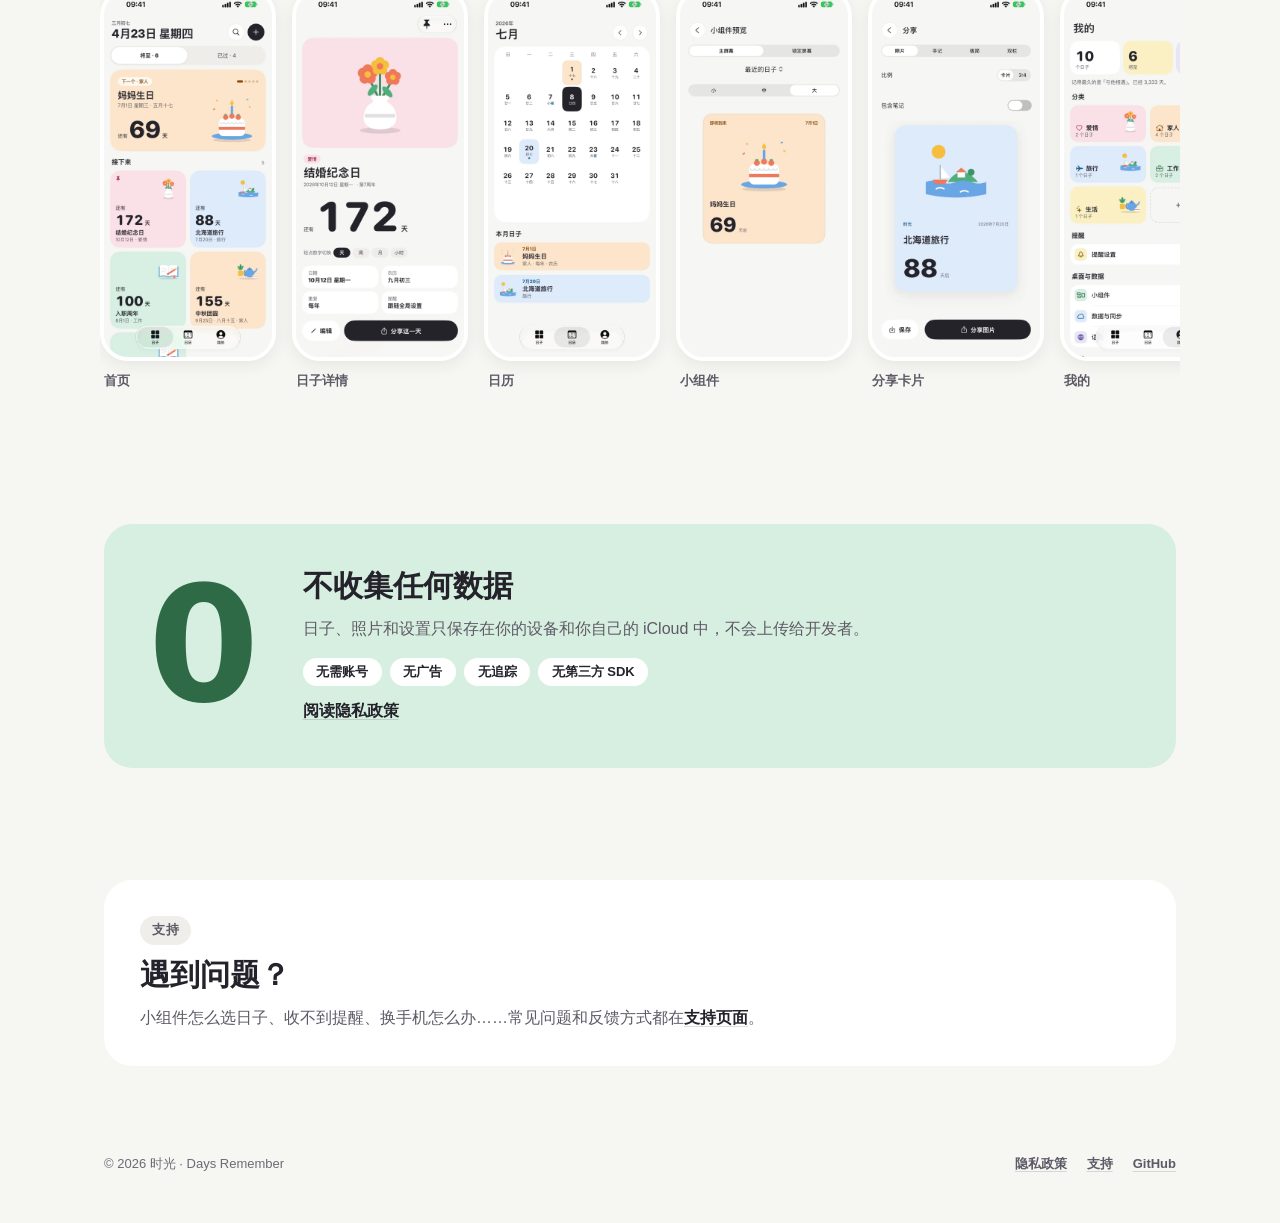
==== commit 4b404e28: "feat: add Siri and Shortcuts, a day list widget, quick entry points and Contacts birthdays - App Int" ====
--- a/docs/index.html
+++ b/docs/index.html
@@ -76,7 +76,9 @@
       "整数纪念：1000 天以内每满 100 天，之后每满 500 天，或者满一整年",
       "农历与二十四节气，农历支持 1900 至 2100 年",
       "提前 7 天、3 天、1 天或当天提醒",
-      "主屏幕小、中、大三种尺寸和锁定屏幕三种样式的小组件",
+      "主屏幕小、中、大三种尺寸、日子列表和锁定屏幕三种样式的小组件",
+      "控制中心一键新建日子，问 Siri 某个日子还有几天",
+      "从通讯录导入生日，农历生日照样按农历重复",
       "照片、手记、极简、双栏四种分享卡片模板",
       "自定义分类",
       "通过你自己的 iCloud 同步日子、分类和照片"
@@ -155,7 +157,7 @@
             <div class="tile-text">
               <img class="tile-art" src="assets/covers/celebration.svg" alt="插着蜡烛的生日蛋糕" width="200" height="200" loading="lazy">
               <h3>将至与已过</h3>
-              <p>首页分成两面：「将至」为还没到的日子倒数，最近的五个排在最前；每年的日子刚过去的一周里，首页还会留着它，方便你写下这一天。不重复的日子过去以后，在「已过」里一天天正数。</p>
+              <p>首页分成两面：「将至」为还没到的日子倒数，置顶的和最近的日子排在最前；每年的日子刚过去的一周里，首页还会留着它，方便你写下这一天。不重复的日子过去以后，在「已过」里一天天正数。</p>
             </div>
             <p class="figure"><b>2</b><small>面</small></p>
           </li>
@@ -171,7 +173,7 @@
             <div class="tile-text">
               <img class="tile-art" src="assets/covers/garden.svg" alt="喷壶和盆栽" width="200" height="200" loading="lazy">
               <h3>农历与节气</h3>
-              <p>按公历或农历每年重复。日历里标出农历日期、二十四节气和传统节日，农历支持 1900 至 2100 年。</p>
+              <p>按公历或农历每年重复。日历里标出农历日期、二十四节气和传统节日，农历支持 1900 至 2100 年。联系人的生日可以从通讯录一次导入，农历生日也照样按农历重复。</p>
             </div>
             <p class="figure"><b>24</b><small>个节气</small></p>
           </li>
@@ -217,9 +219,9 @@
             <div class="tile-text">
               <img class="tile-art" src="assets/covers/homecoming.svg" alt="红屋顶的小房子" width="200" height="200" loading="lazy">
               <h3>小组件</h3>
-              <p>主屏幕小、中、大三种尺寸用和 App 里一样的彩色卡片，锁定屏幕另有三种样式。每个小组件都可以单独选一个日子。</p>
-            </div>
-            <p class="figure"><b>6</b><small>种样式</small></p>
+              <p>主屏幕小、中、大三种尺寸用和 App 里一样的彩色卡片，日子列表小组件一次列出接下来几个日子，锁定屏幕另有三种样式。每个小组件都可以单独选一个日子，不选就先显示置顶的日子。控制中心可以一键新建日子，也可以问 Siri 某个日子还有几天。</p>
+            </div>
+            <p class="figure"><b>8</b><small>种样式</small></p>
           </li>
           <li class="tile tone-apricot reveal">
             <div class="tile-text">
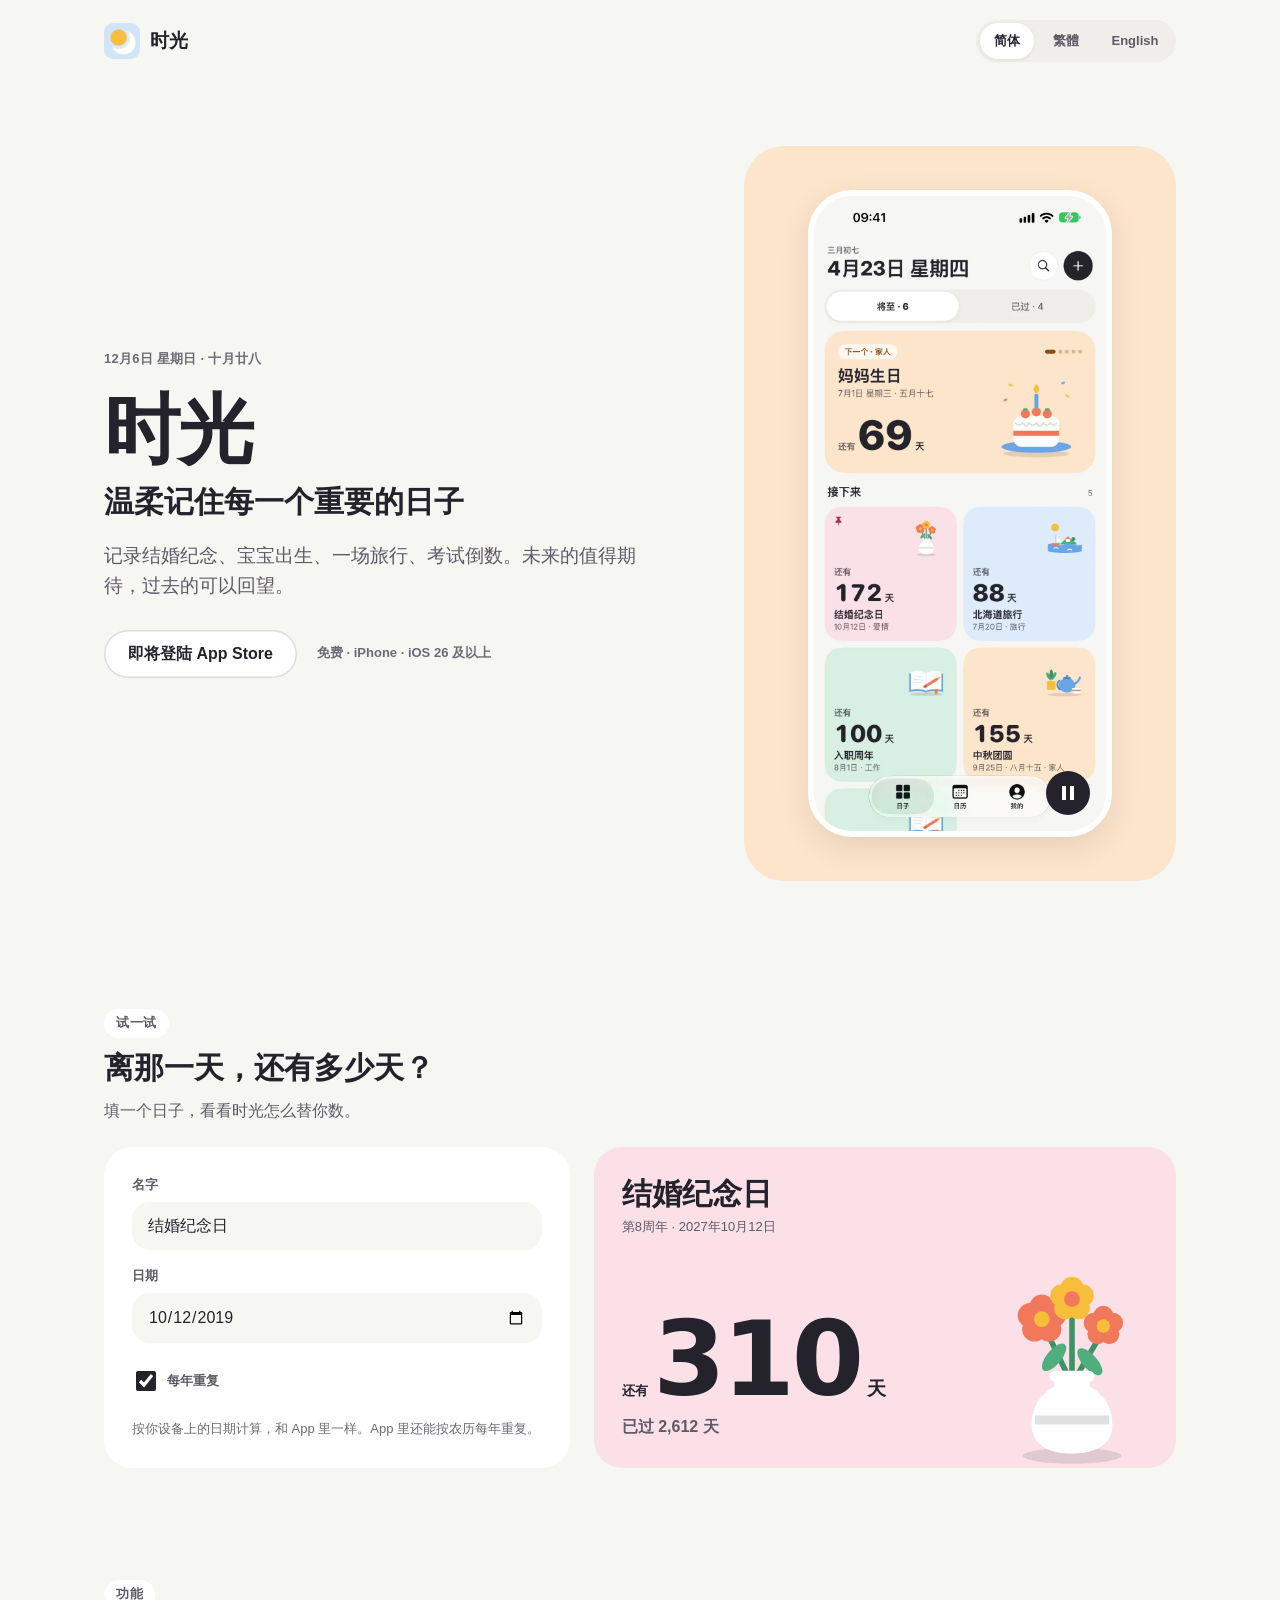
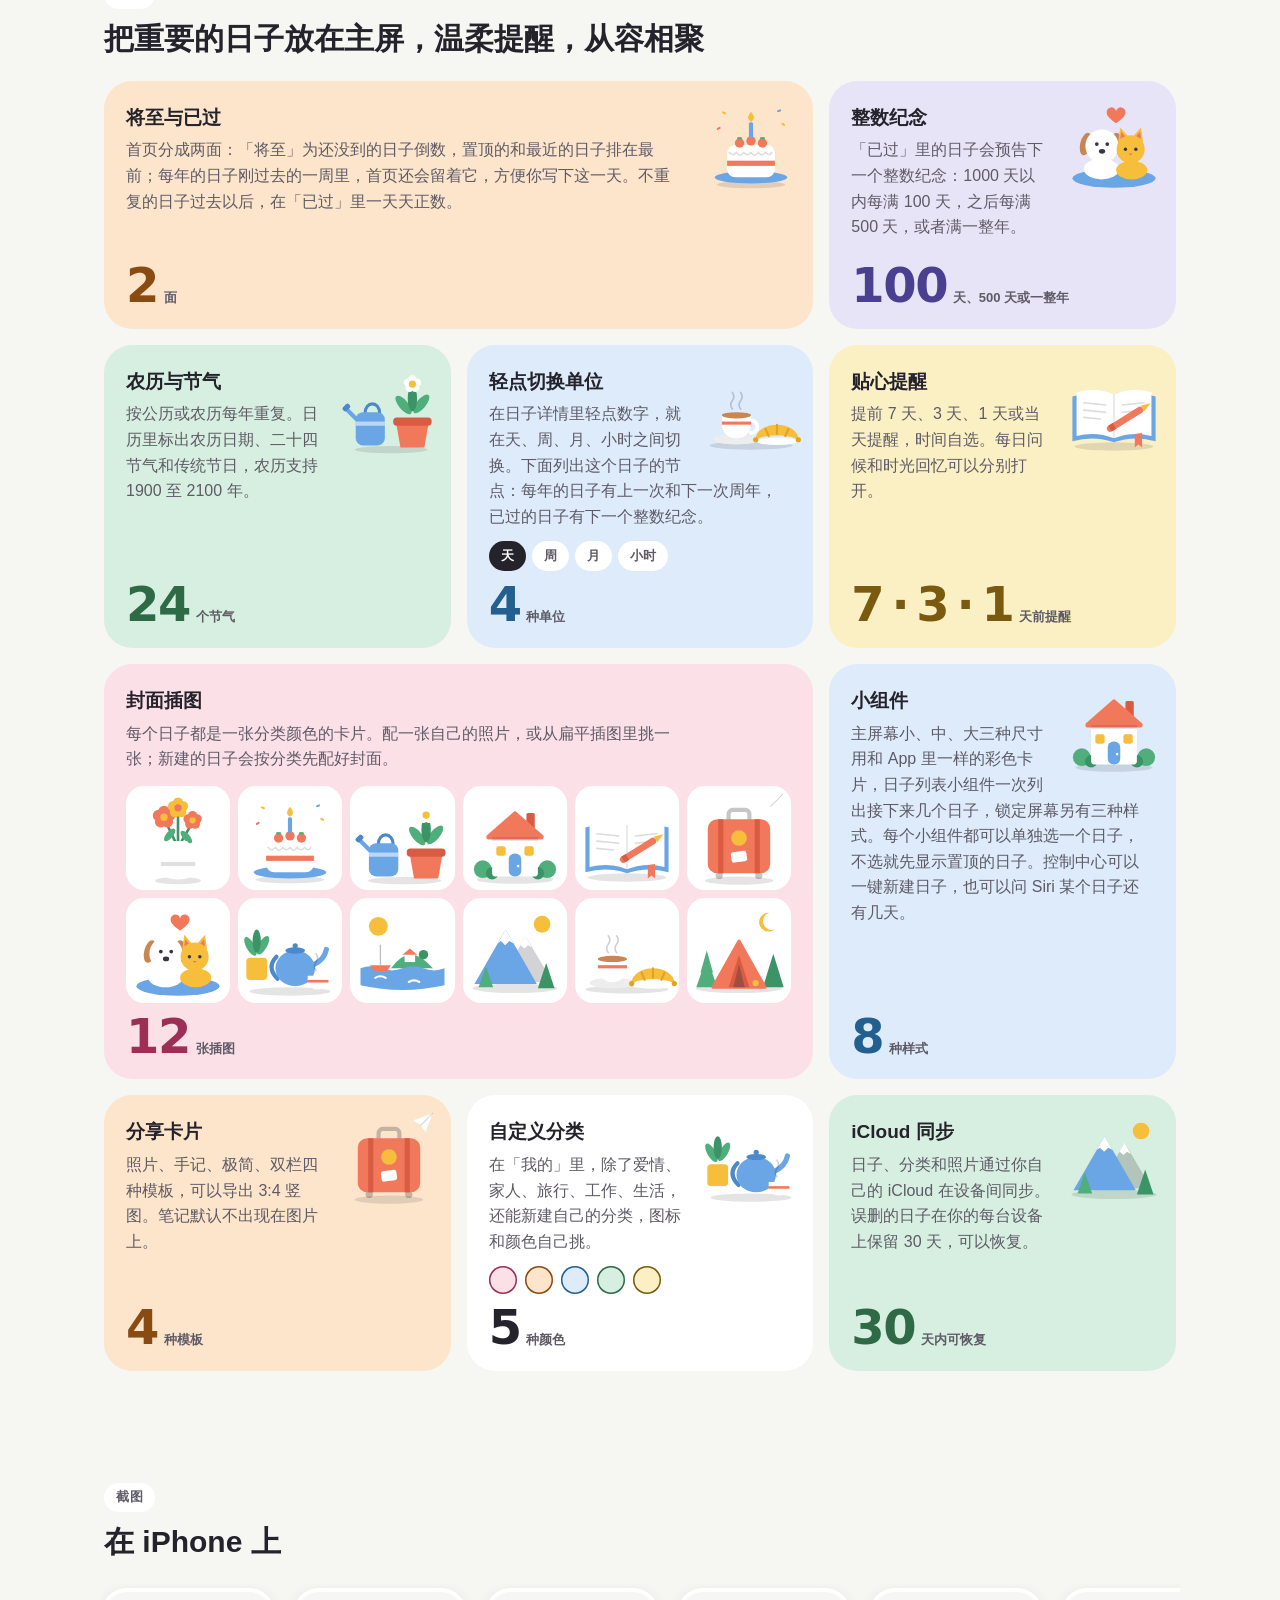
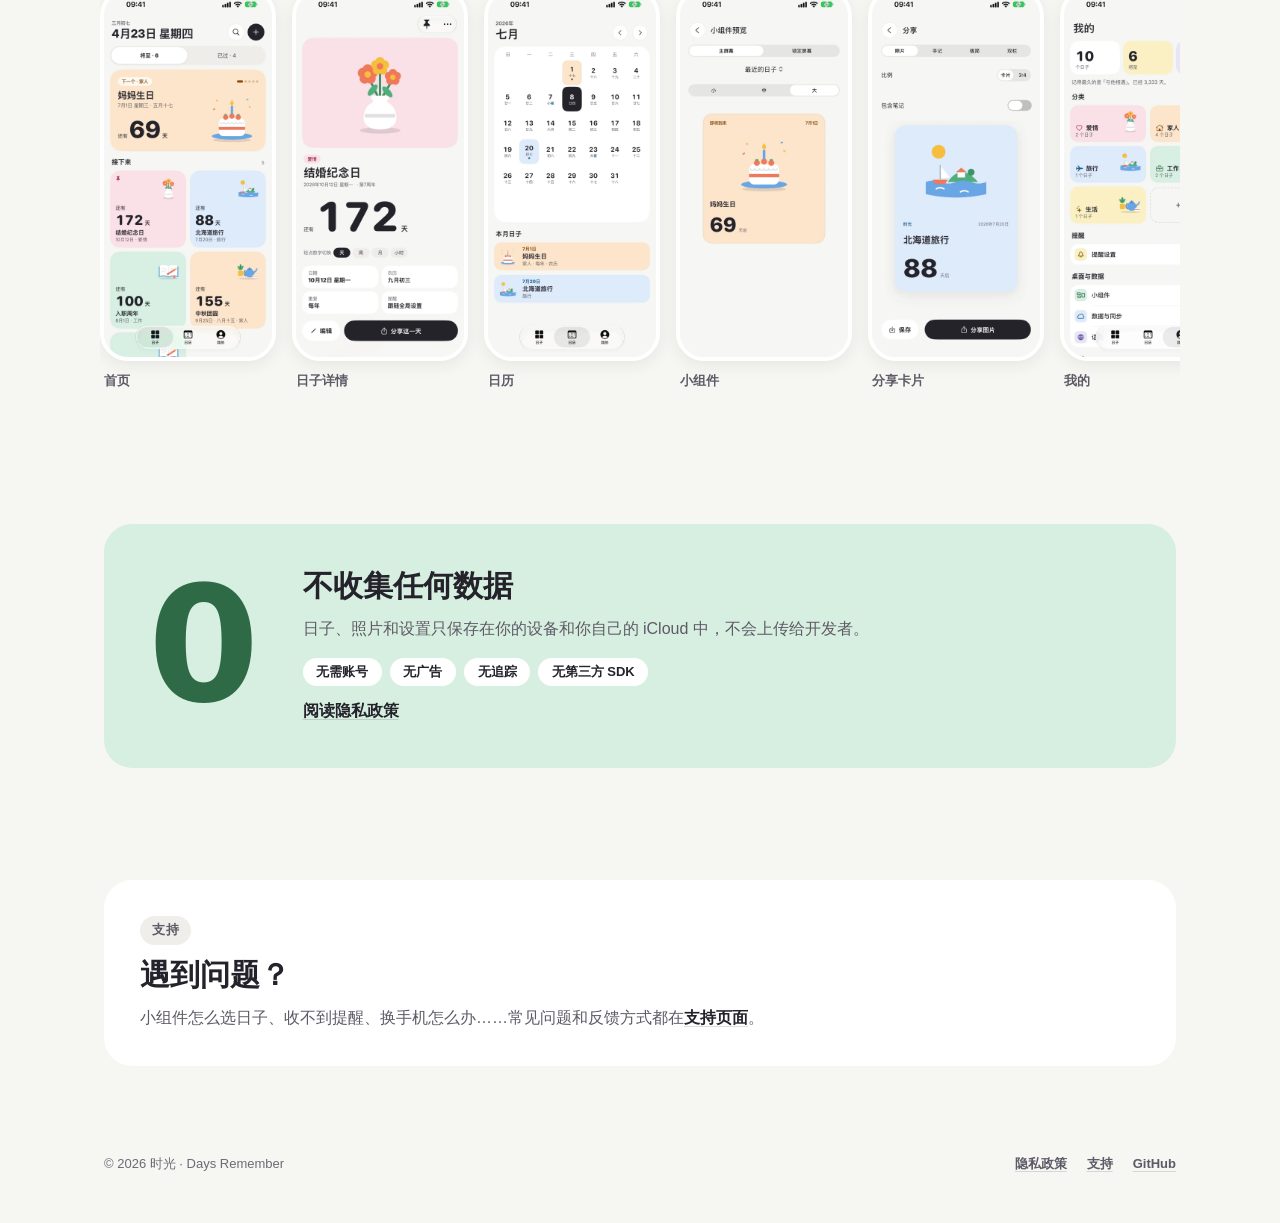
==== commit 5545ecd8: "revert(contacts): drop the Contacts birthday import Not wanted after all: the import screen, its ent" ====
--- a/docs/index.html
+++ b/docs/index.html
@@ -78,7 +78,6 @@
       "提前 7 天、3 天、1 天或当天提醒",
       "主屏幕小、中、大三种尺寸、日子列表和锁定屏幕三种样式的小组件",
       "控制中心一键新建日子，问 Siri 某个日子还有几天",
-      "从通讯录导入生日，农历生日照样按农历重复",
       "照片、手记、极简、双栏四种分享卡片模板",
       "自定义分类",
       "通过你自己的 iCloud 同步日子、分类和照片"
@@ -173,7 +172,7 @@
             <div class="tile-text">
               <img class="tile-art" src="assets/covers/garden.svg" alt="喷壶和盆栽" width="200" height="200" loading="lazy">
               <h3>农历与节气</h3>
-              <p>按公历或农历每年重复。日历里标出农历日期、二十四节气和传统节日，农历支持 1900 至 2100 年。联系人的生日可以从通讯录一次导入，农历生日也照样按农历重复。</p>
+              <p>按公历或农历每年重复。日历里标出农历日期、二十四节气和传统节日，农历支持 1900 至 2100 年。</p>
             </div>
             <p class="figure"><b>24</b><small>个节气</small></p>
           </li>
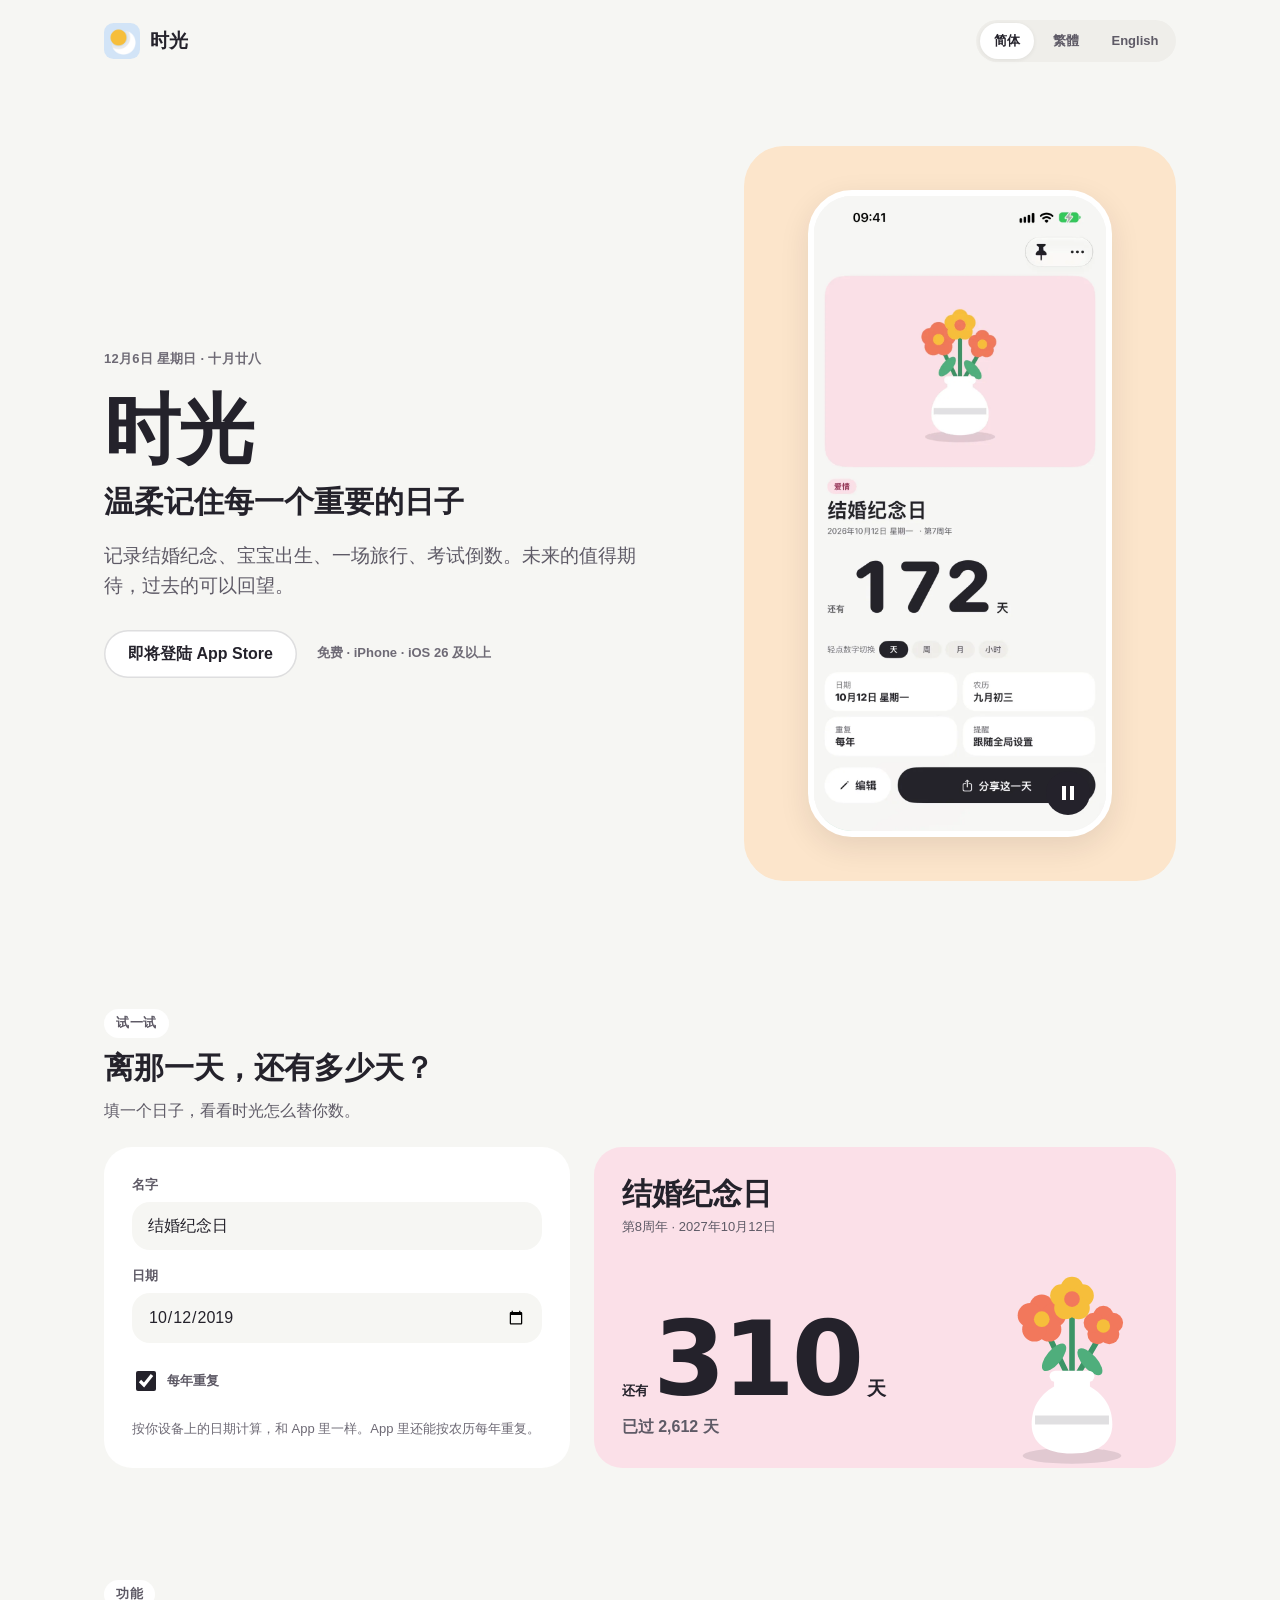
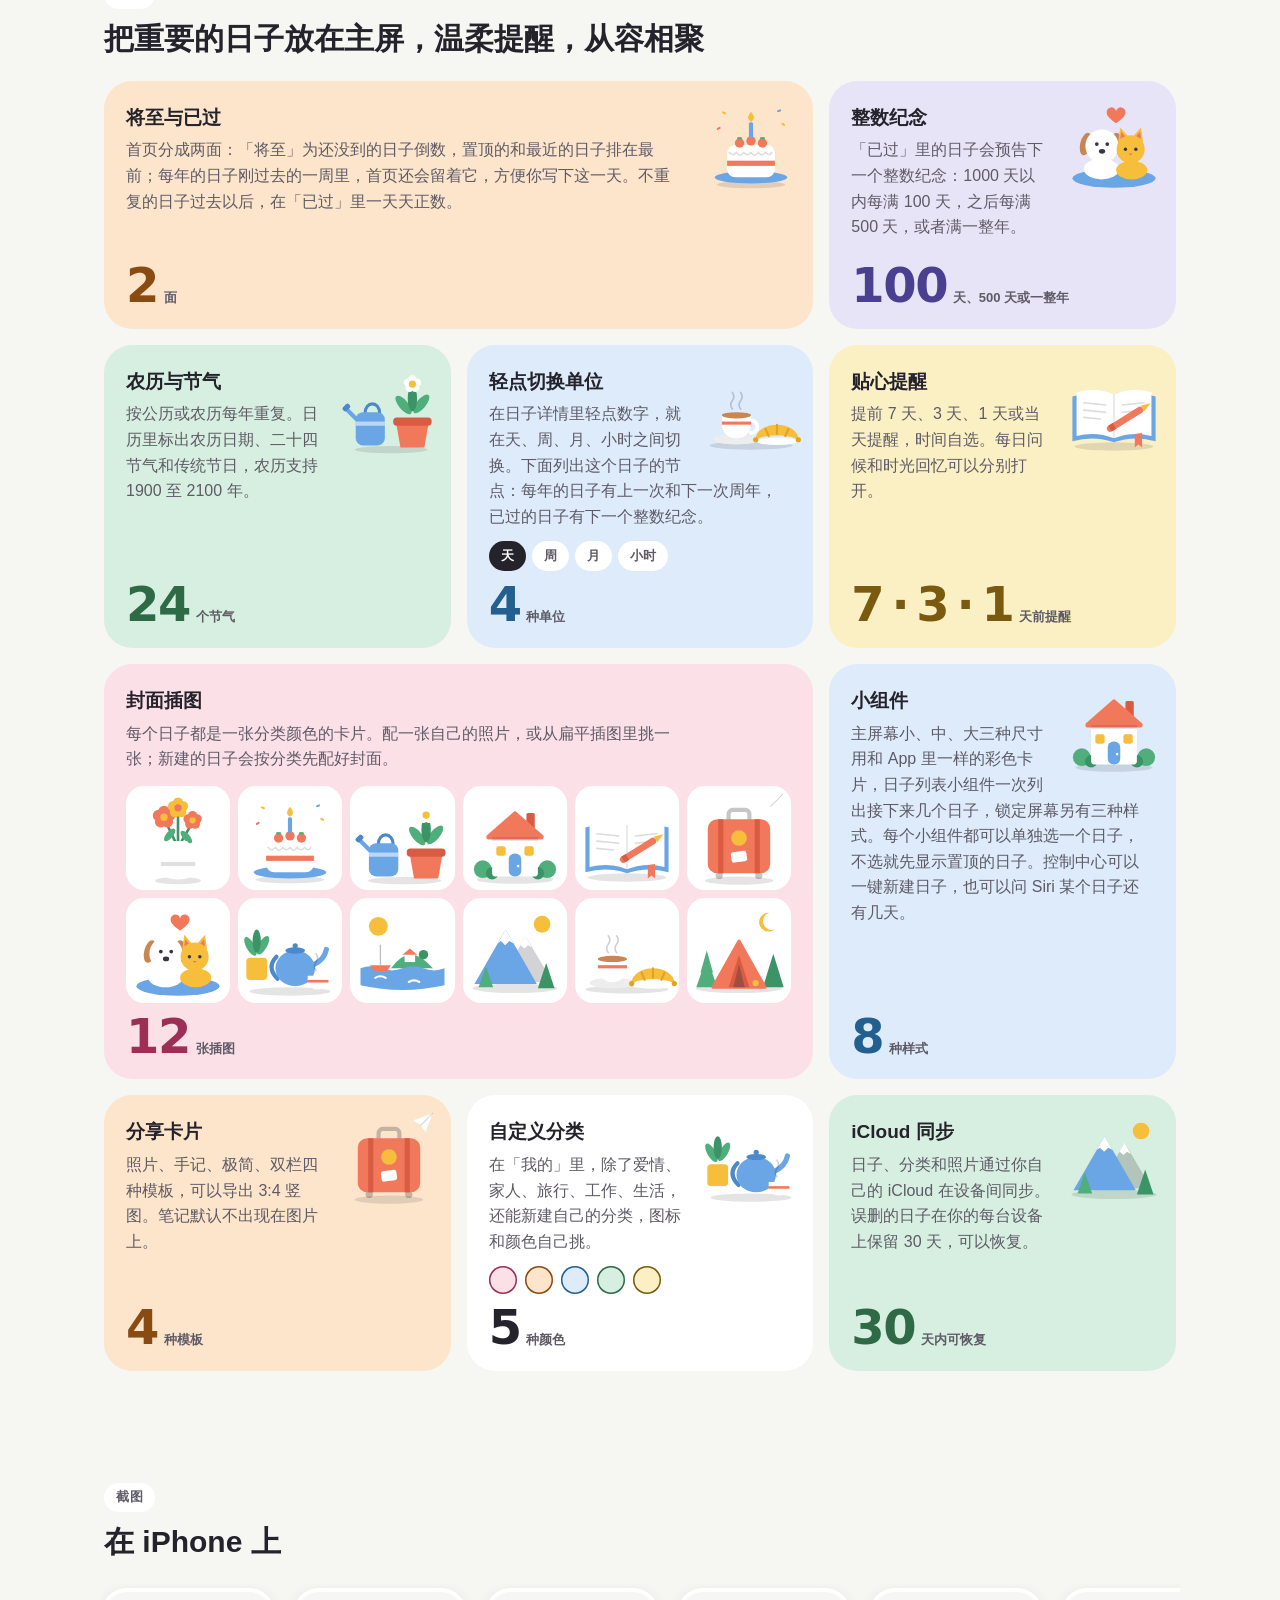
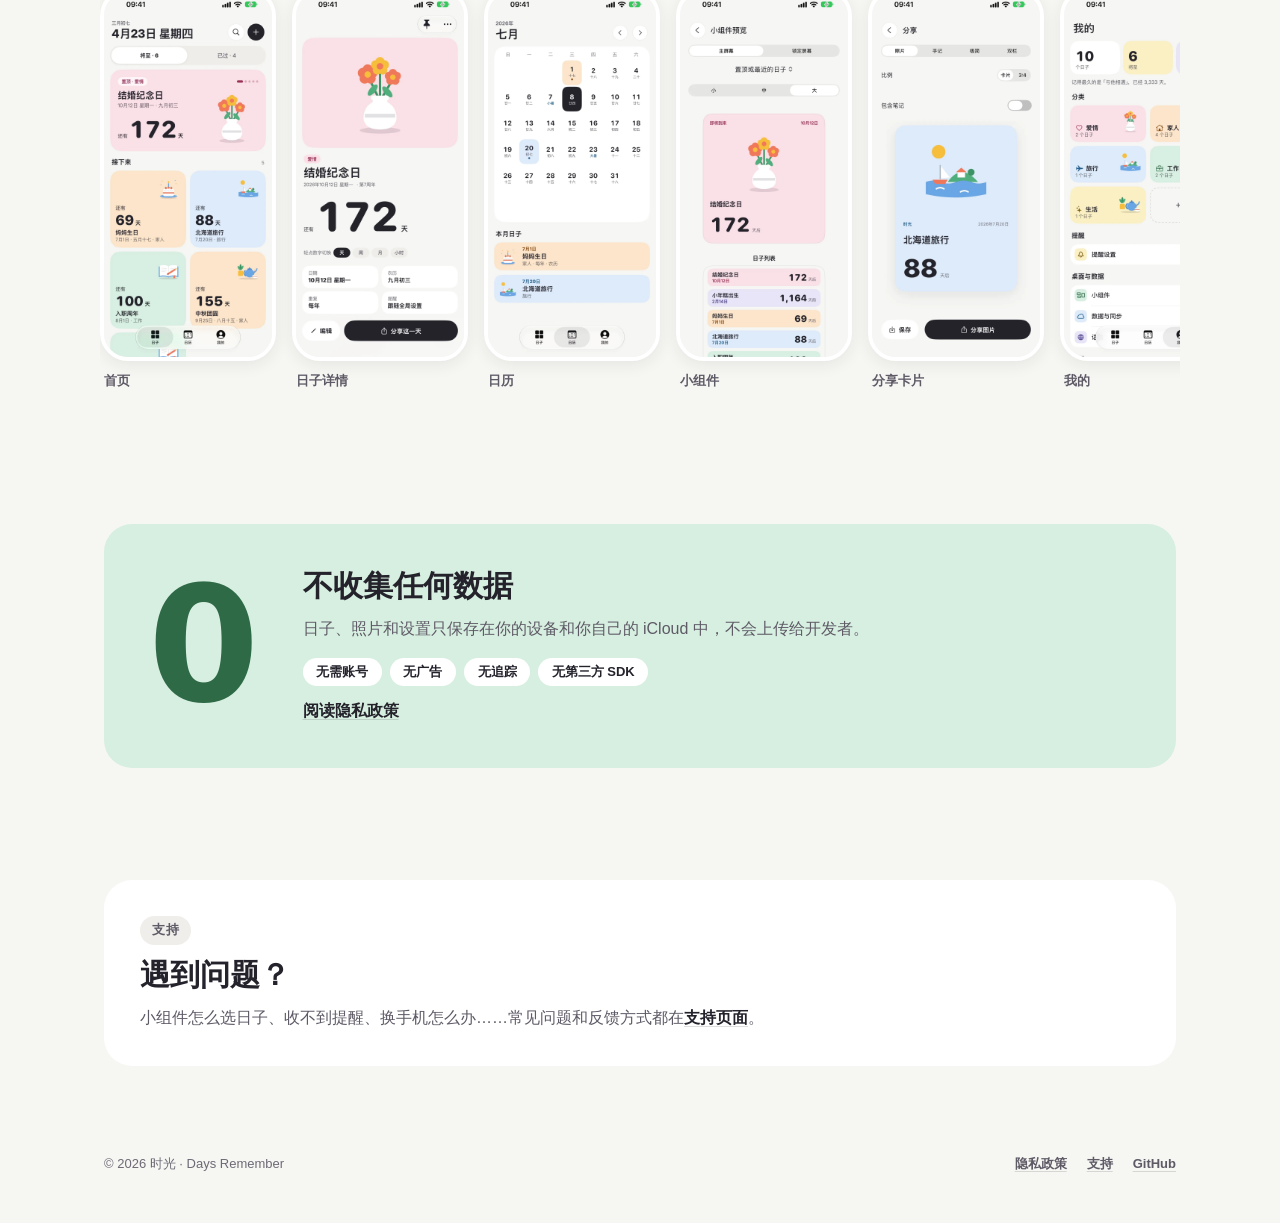
==== commit b45bb9b5: "docs: regenerate the screenshots, site images and share images The App Store screenshots and the sit" ====
--- a/docs/index.html
+++ b/docs/index.html
@@ -109,7 +109,7 @@
           </div>
         </div>
         <div class="hero-art">
-          <div class="phone"><img src="assets/screens/zh-Hans/01-home.webp" width="900" height="1956" alt="时光首页的「将至」：妈妈生日还有 69 天，下面是其他日子的彩色卡片"></div>
+          <div class="phone"><img src="assets/screens/zh-Hans/01-home.webp" width="900" height="1956" alt="时光首页的「将至」：置顶的结婚纪念日还有 172 天，下面是其他日子的彩色卡片"></div>
         </div>
       </section>
 
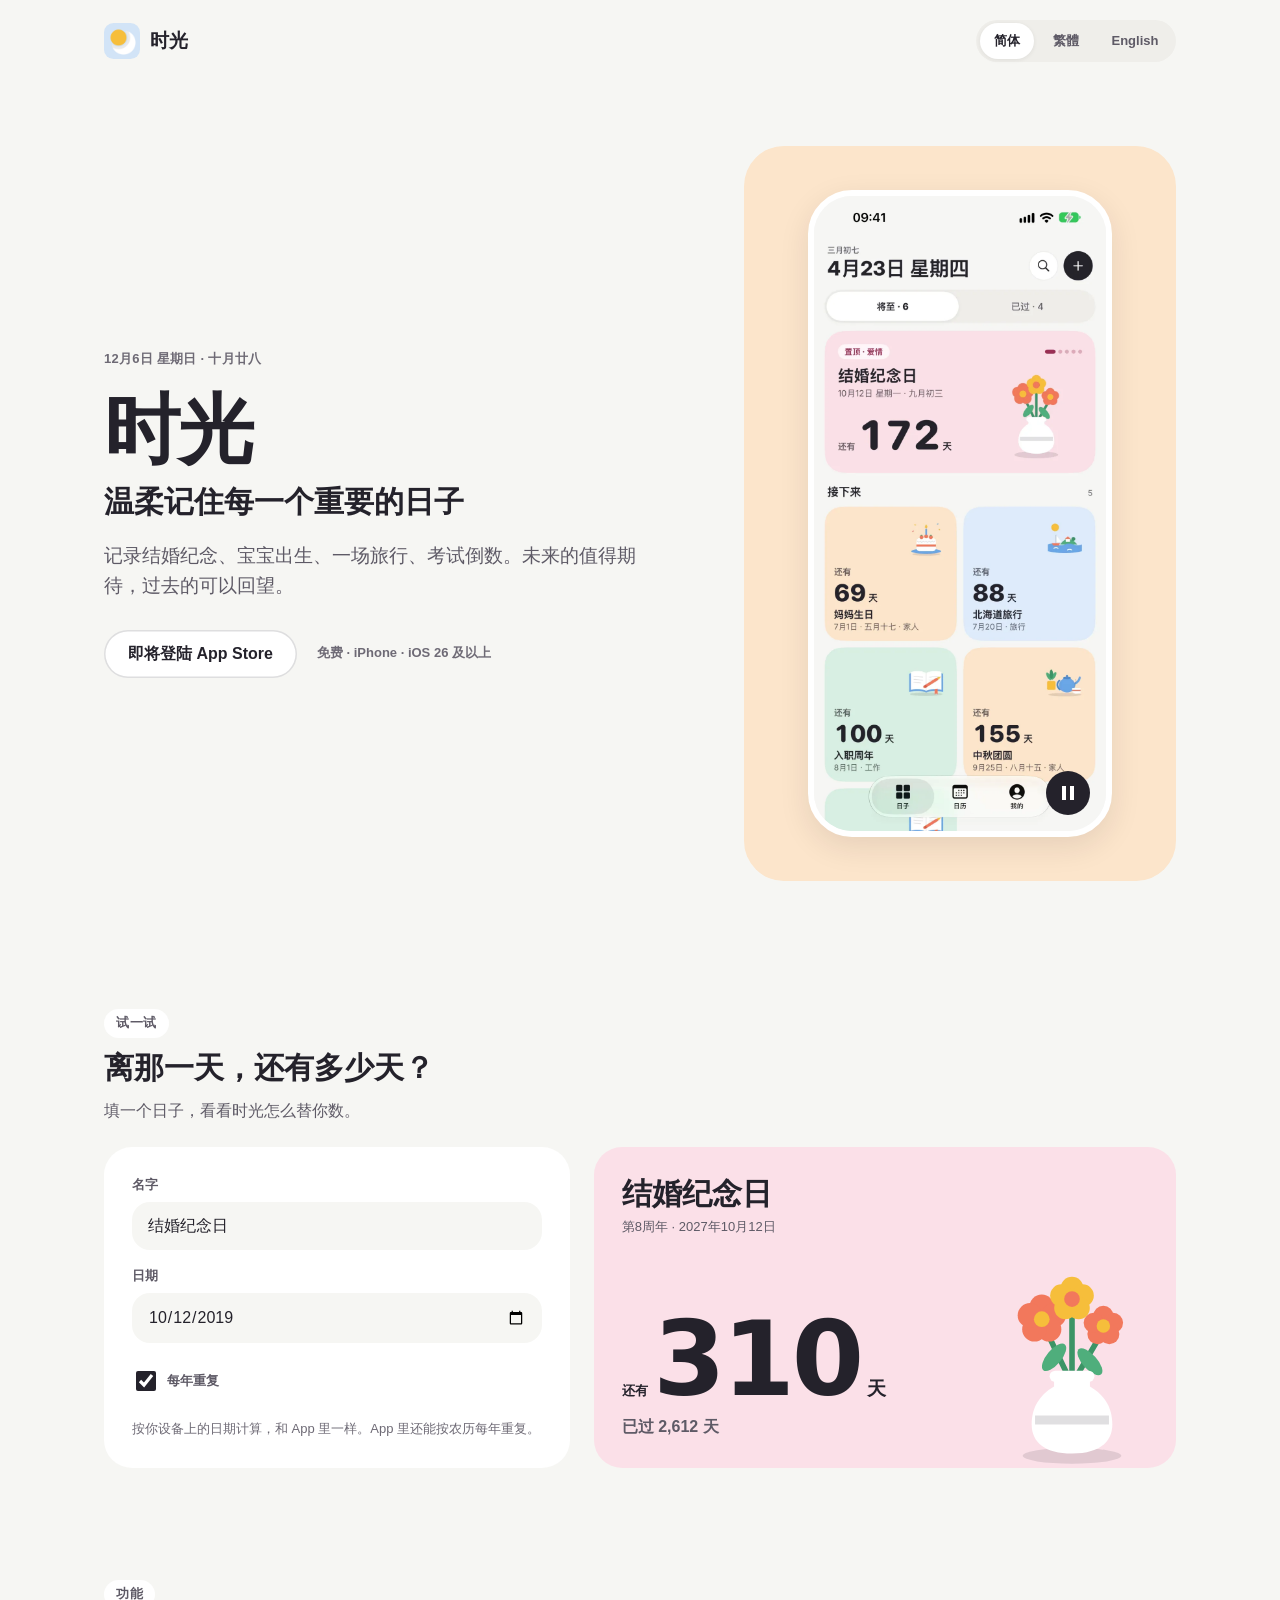
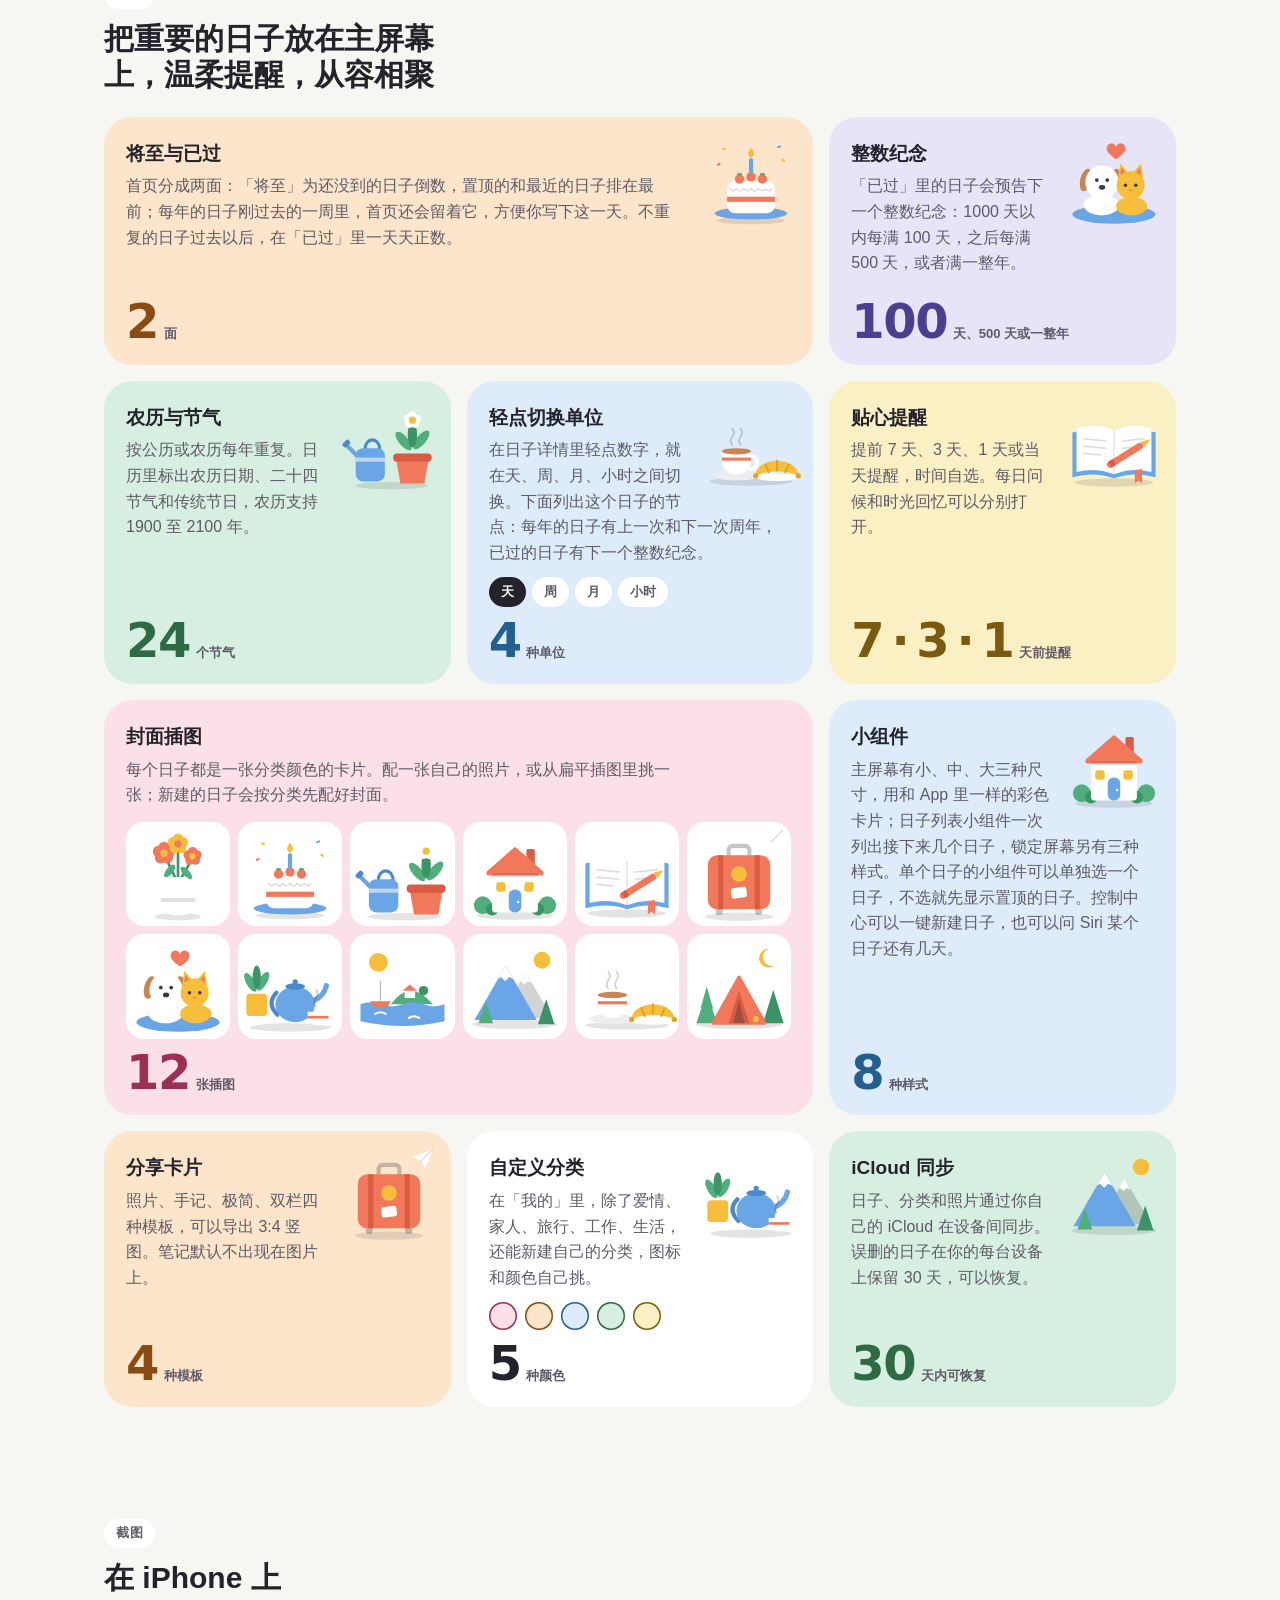
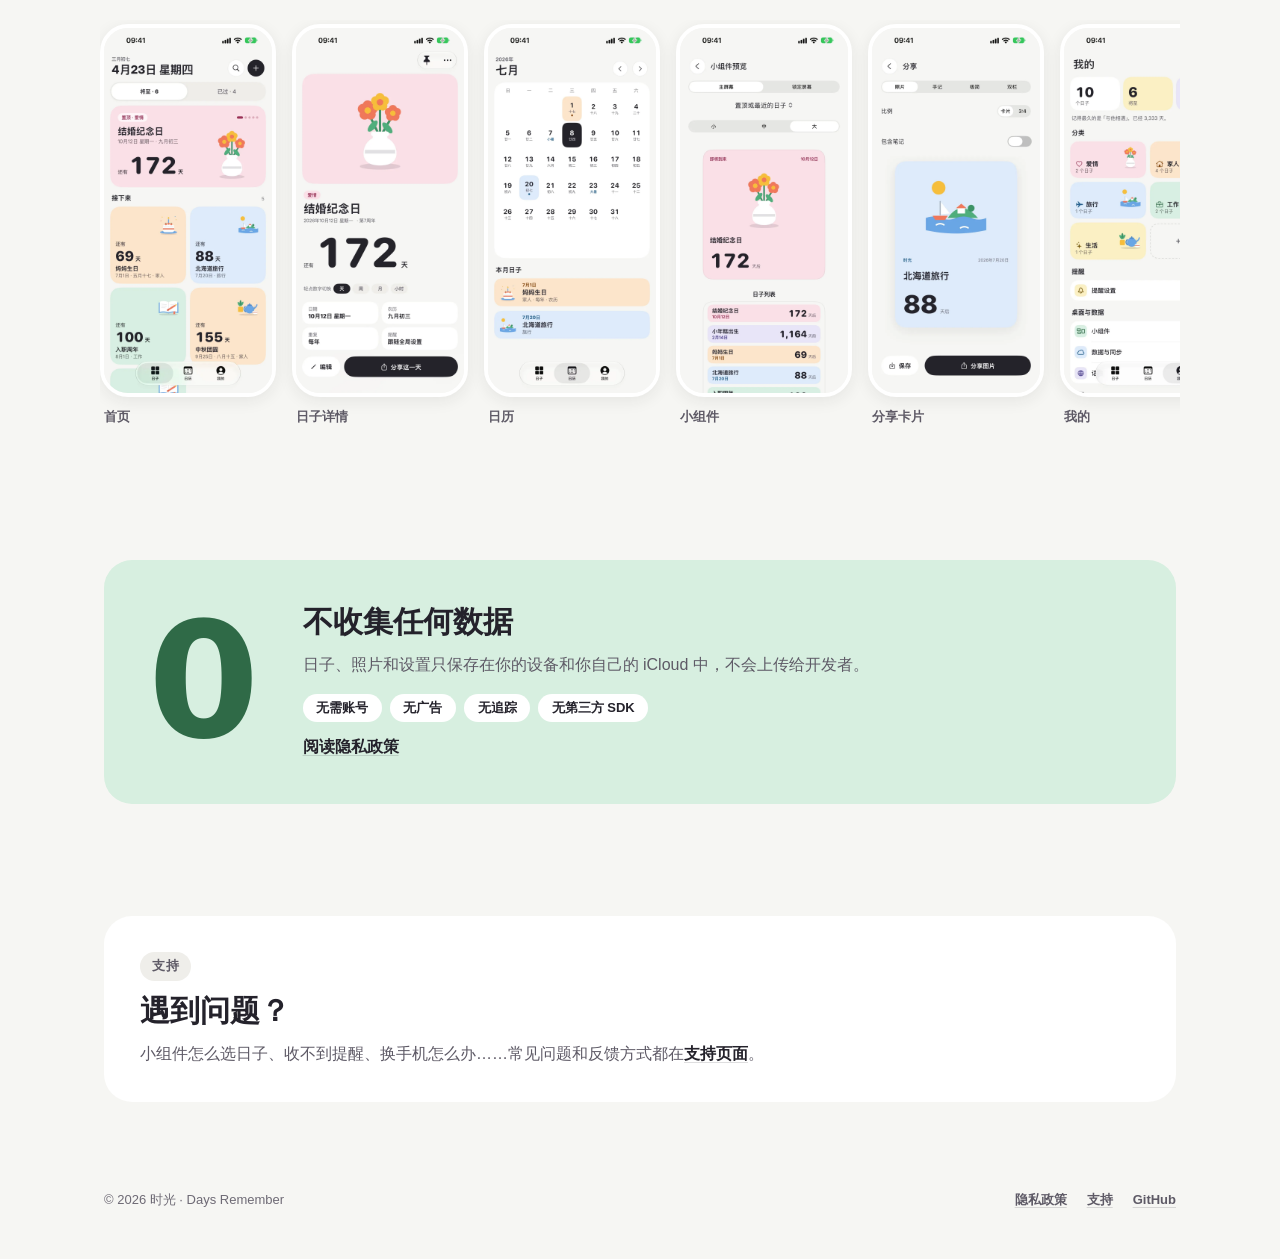
==== commit 01eccbc4: "docs: correct the widget, quick action and privacy claims - Only a single-day widget is set to a day" ====
--- a/docs/index.html
+++ b/docs/index.html
@@ -4,7 +4,7 @@
   <meta charset="utf-8">
   <meta name="viewport" content="width=device-width, initial-scale=1, viewport-fit=cover">
   <title>时光 – 纪念日倒数日 App｜农历生日提醒、iPhone 小组件</title>
-  <meta name="description" content="时光是一款免费的 iPhone 纪念日与倒数日 App：支持农历生日和节气、提前提醒、主屏和锁屏小组件、iCloud 同步，无广告、不收集数据。">
+  <meta name="description" content="时光是一款免费的 iPhone 纪念日与倒数日 App：支持农历生日与纪念日、节气、提前提醒、主屏幕和锁定屏幕小组件、iCloud 同步，无广告、不收集数据。">
   <meta name="theme-color" content="#F6F6F3">
   <link rel="canonical" href="https://days.gooday.dev/">
   <link rel="alternate" hreflang="zh-Hans" href="https://days.gooday.dev/">
@@ -17,7 +17,7 @@
   <meta property="og:locale:alternate" content="zh_TW">
   <meta property="og:locale:alternate" content="en_US">
   <meta property="og:title" content="时光 – 纪念日倒数日 App｜农历生日提醒、iPhone 小组件">
-  <meta property="og:description" content="时光是一款免费的 iPhone 纪念日与倒数日 App：支持农历生日和节气、提前提醒、主屏和锁屏小组件、iCloud 同步，无广告、不收集数据。">
+  <meta property="og:description" content="时光是一款免费的 iPhone 纪念日与倒数日 App：支持农历生日与纪念日、节气、提前提醒、主屏幕和锁定屏幕小组件、iCloud 同步，无广告、不收集数据。">
   <meta property="og:url" content="https://days.gooday.dev/">
   <meta property="og:image" content="https://days.gooday.dev/assets/og/zh-Hans.jpg">
   <meta property="og:image:width" content="1200">
@@ -25,7 +25,7 @@
   <meta property="og:image:alt" content="时光的图标和 App 截图：将至、已过和日子详情">
   <meta name="twitter:card" content="summary_large_image">
   <meta name="twitter:title" content="时光 – 纪念日倒数日 App｜农历生日提醒、iPhone 小组件">
-  <meta name="twitter:description" content="时光是一款免费的 iPhone 纪念日与倒数日 App：支持农历生日和节气、提前提醒、主屏和锁屏小组件、iCloud 同步，无广告、不收集数据。">
+  <meta name="twitter:description" content="时光是一款免费的 iPhone 纪念日与倒数日 App：支持农历生日与纪念日、节气、提前提醒、主屏幕和锁定屏幕小组件、iCloud 同步，无广告、不收集数据。">
   <meta name="twitter:image" content="https://days.gooday.dev/assets/og/zh-Hans.jpg">
   <meta name="twitter:image:alt" content="时光的图标和 App 截图：将至、已过和日子详情">
   <!-- 上架后：加上 <meta name="apple-itunes-app" content="app-id=…">（填真实的 App Store ID），并把页面里的「即将登陆 App Store」换成下载链接。 -->
@@ -48,7 +48,7 @@
     "@id": "https://days.gooday.dev/#app",
     "name": "时光",
     "alternateName": "Days Remember",
-    "description": "时光是一款免费的 iPhone 纪念日与倒数日 App：支持农历生日和节气、提前提醒、主屏和锁屏小组件、iCloud 同步，无广告、不收集数据。",
+    "description": "时光是一款免费的 iPhone 纪念日与倒数日 App：支持农历生日与纪念日、节气、提前提醒、主屏幕和锁定屏幕小组件、iCloud 同步，无广告、不收集数据。",
     "url": "https://days.gooday.dev/",
     "inLanguage": "zh-Hans",
     "image": "https://days.gooday.dev/assets/icon-512.png",
@@ -149,7 +149,7 @@
       <section class="section" aria-labelledby="features-heading">
         <div class="section-head reveal">
           <p class="eyebrow">功能</p>
-          <h2 id="features-heading">把重要的日子放在主屏，温柔提醒，从容相聚</h2>
+          <h2 id="features-heading">把重要的日子放在主屏幕上，温柔提醒，从容相聚</h2>
         </div>
         <ul class="bento">
           <li class="tile tone-apricot is-wide reveal">
@@ -218,7 +218,7 @@
             <div class="tile-text">
               <img class="tile-art" src="assets/covers/homecoming.svg" alt="红屋顶的小房子" width="200" height="200" loading="lazy">
               <h3>小组件</h3>
-              <p>主屏幕小、中、大三种尺寸用和 App 里一样的彩色卡片，日子列表小组件一次列出接下来几个日子，锁定屏幕另有三种样式。每个小组件都可以单独选一个日子，不选就先显示置顶的日子。控制中心可以一键新建日子，也可以问 Siri 某个日子还有几天。</p>
+              <p>主屏幕有小、中、大三种尺寸，用和 App 里一样的彩色卡片；日子列表小组件一次列出接下来几个日子，锁定屏幕另有三种样式。单个日子的小组件可以单独选一个日子，不选就先显示置顶的日子。控制中心可以一键新建日子，也可以问 Siri 某个日子还有几天。</p>
             </div>
             <p class="figure"><b>8</b><small>种样式</small></p>
           </li>
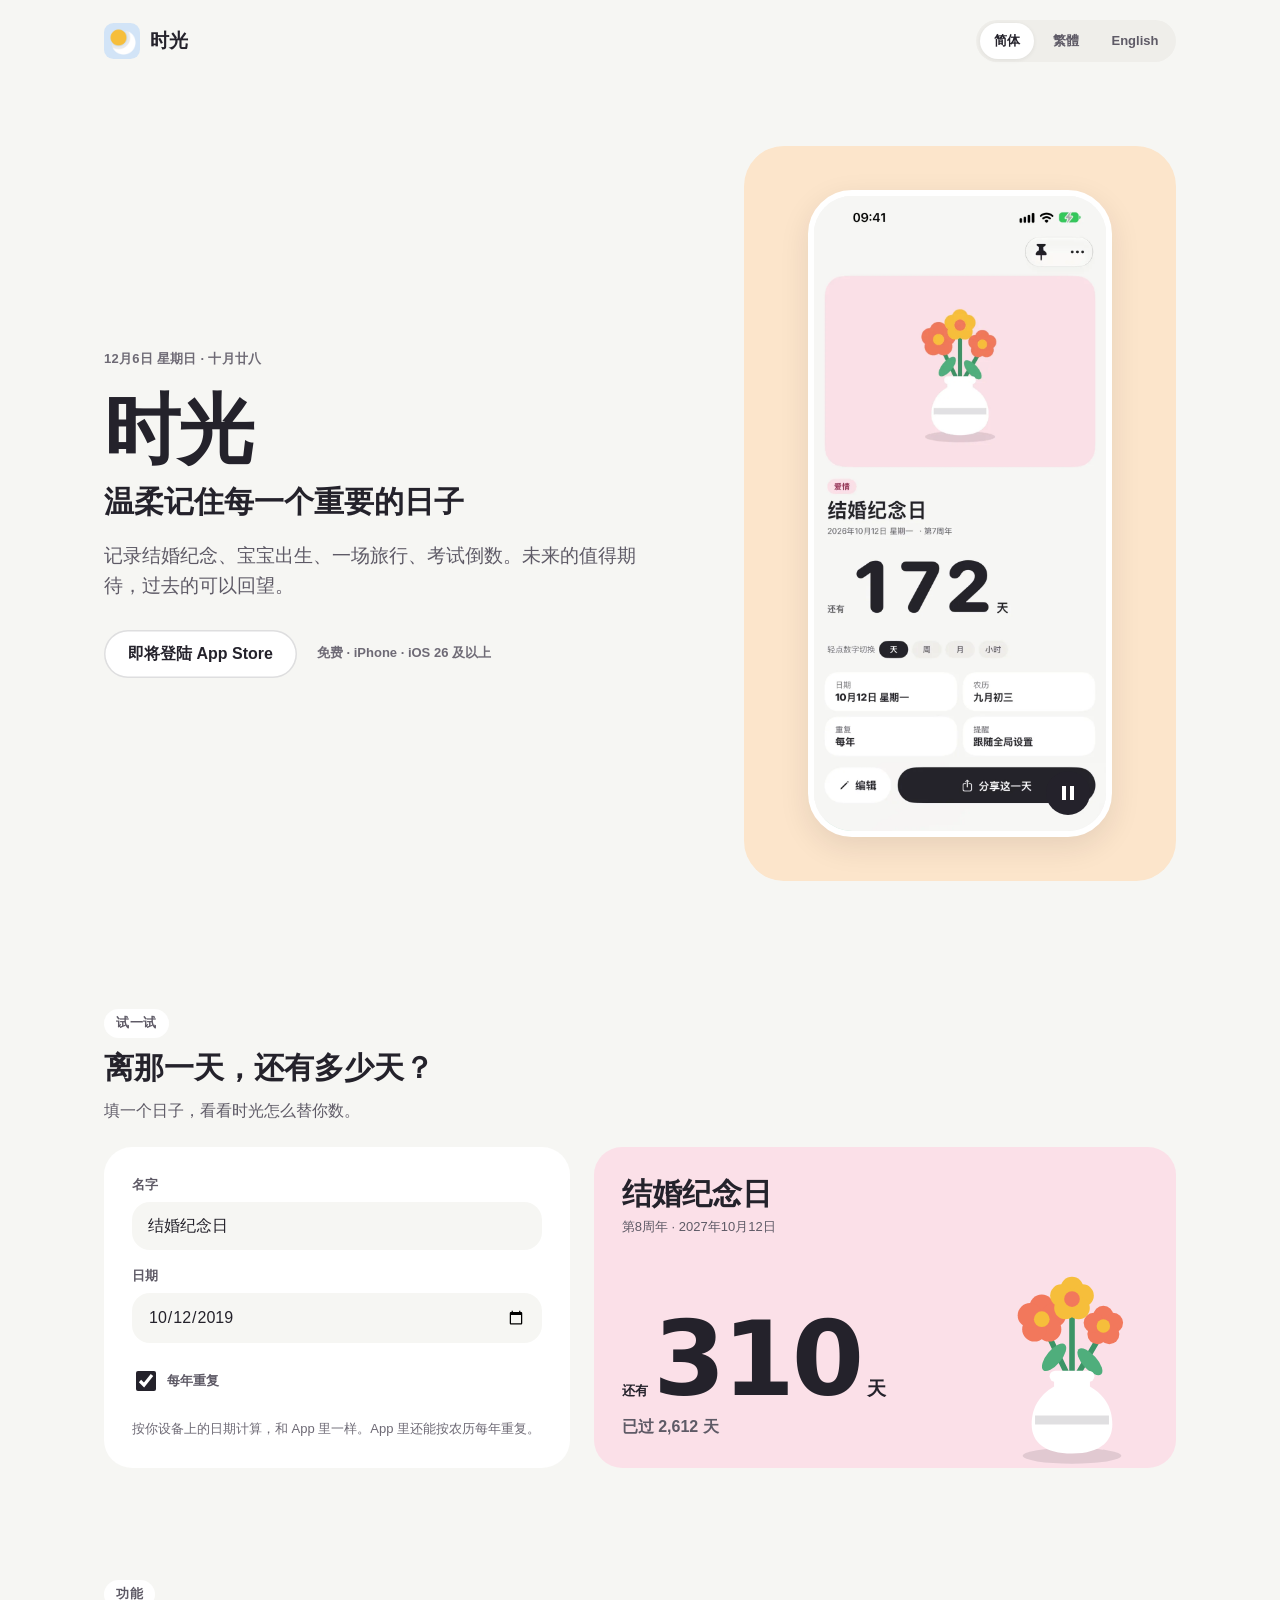
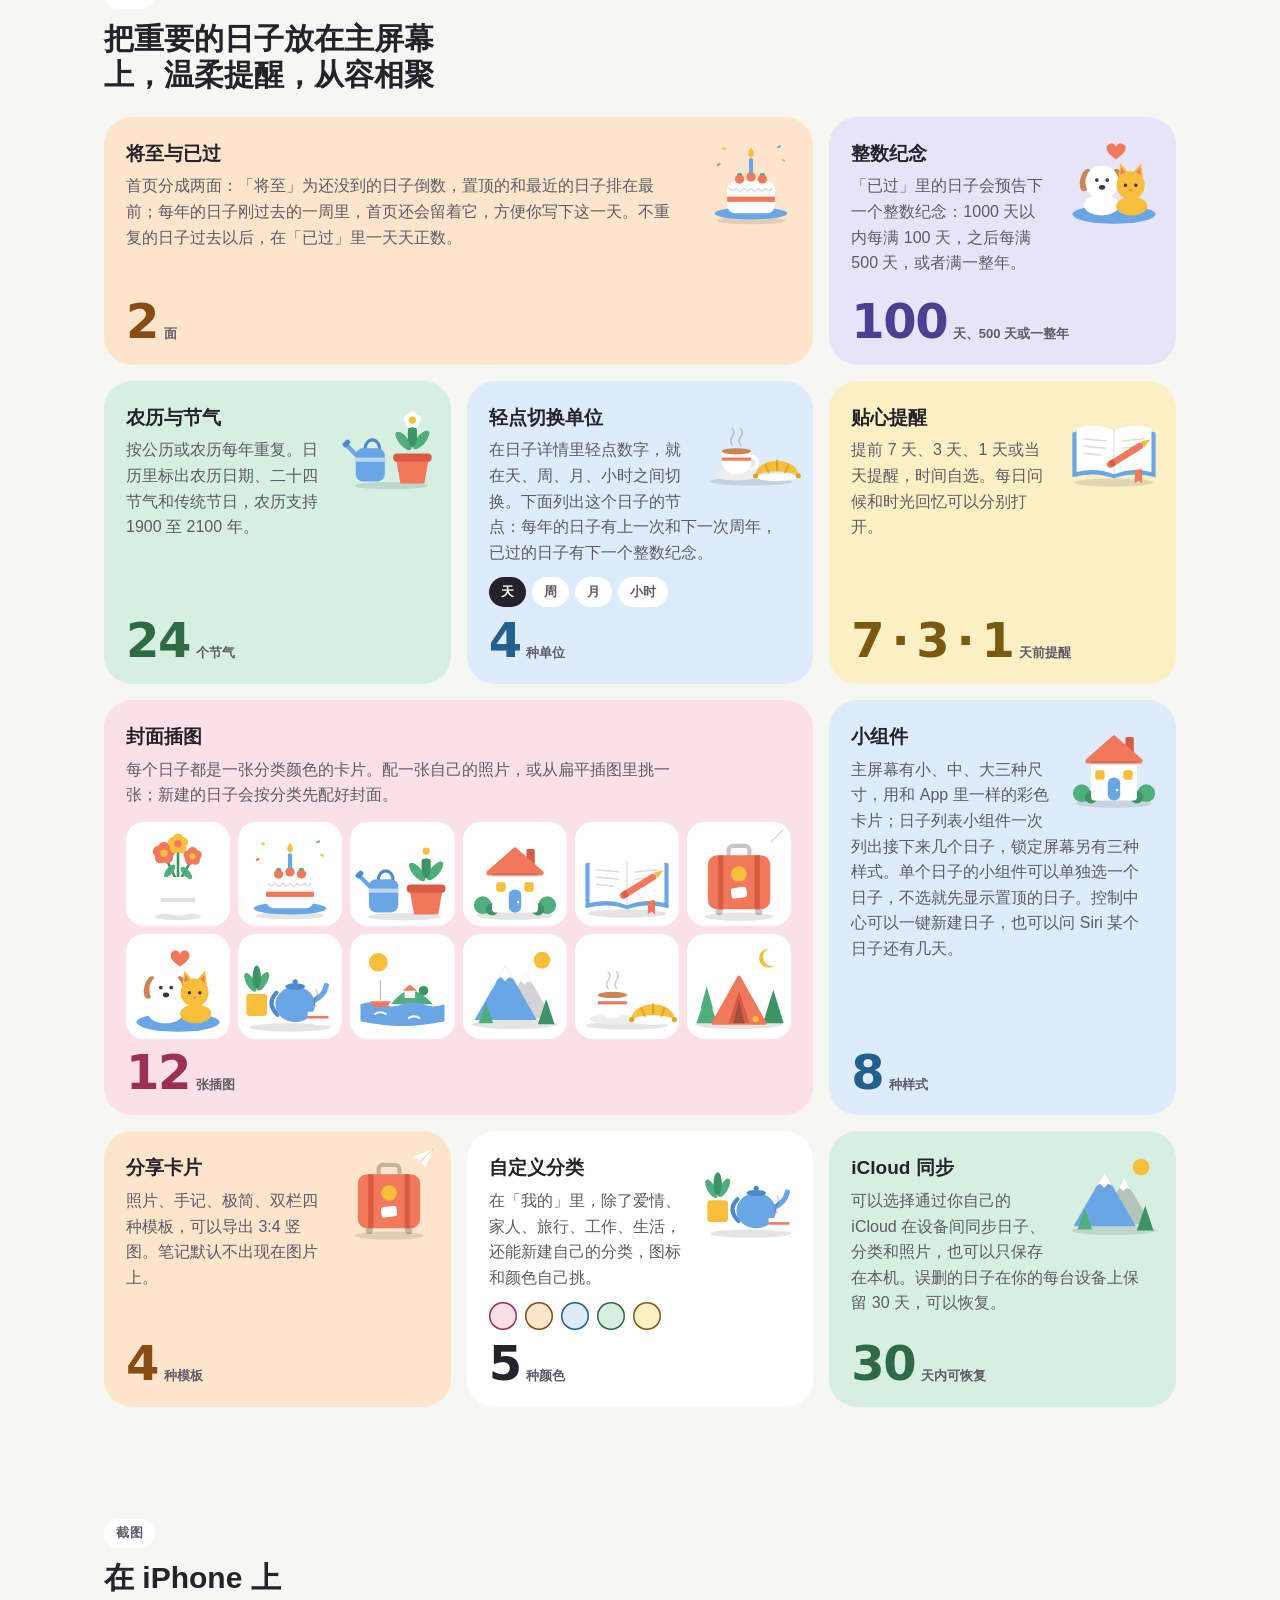
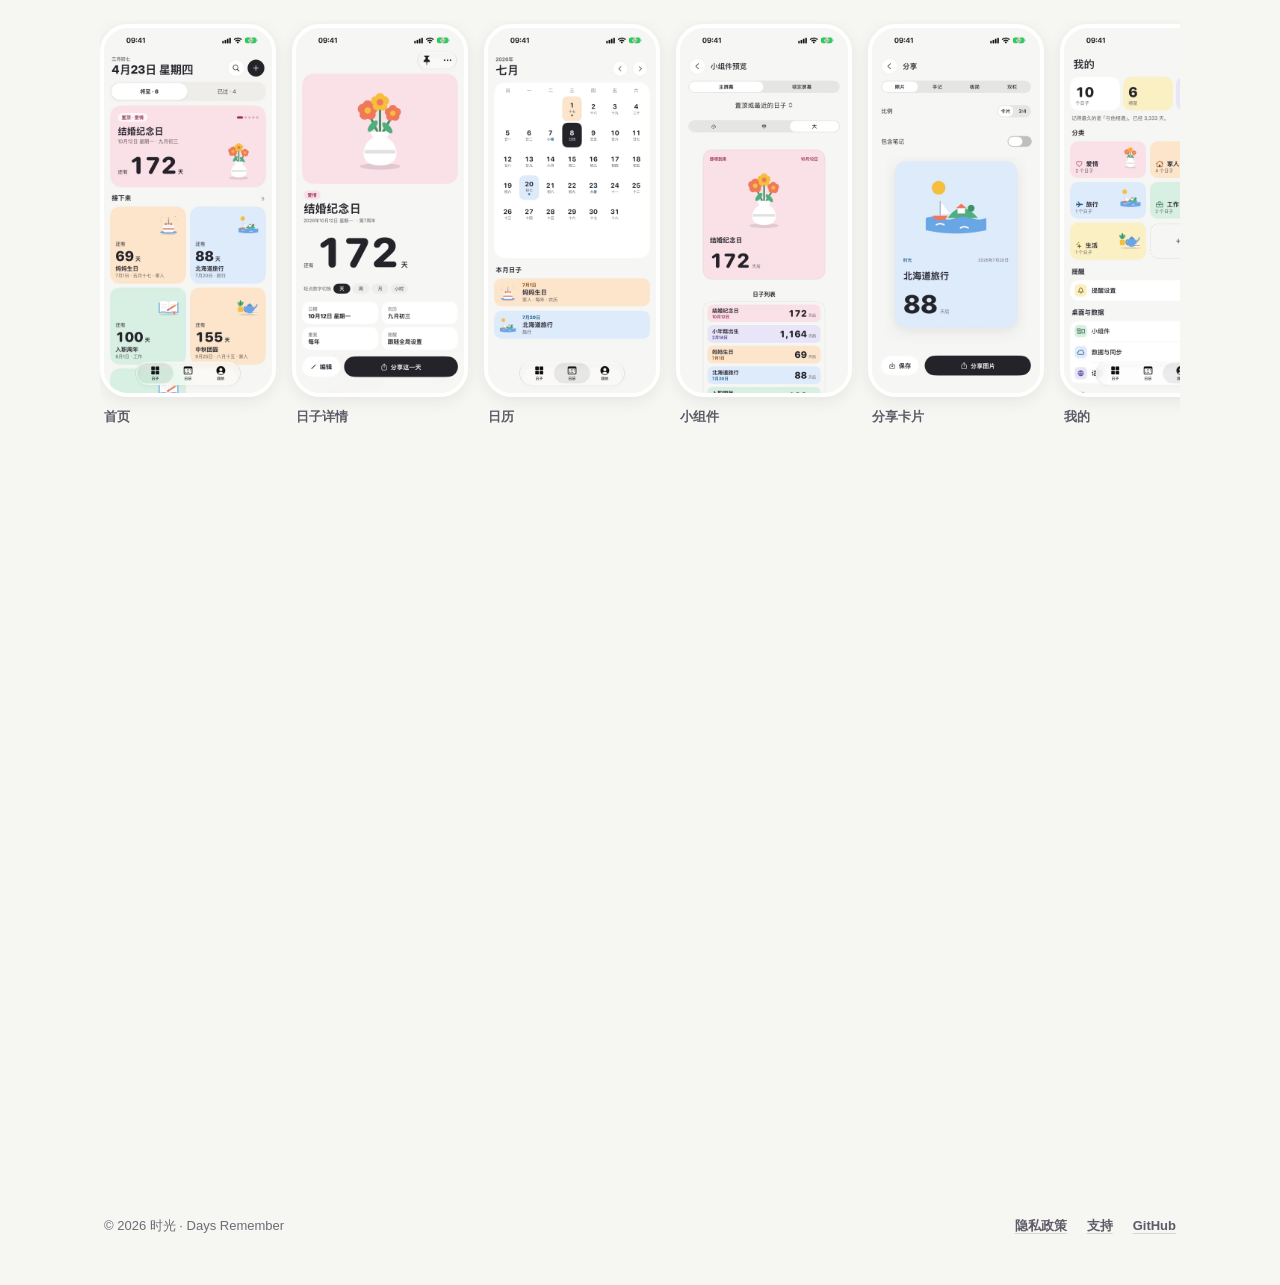
==== commit 97caa19d: "docs(privacy): describe the sync choice, every copy kept and how to delete it The policy says the ap" ====
--- a/docs/index.html
+++ b/docs/index.html
@@ -243,7 +243,7 @@
             <div class="tile-text">
               <img class="tile-art" src="assets/covers/mountains.svg" alt="太阳下的雪山" width="200" height="200" loading="lazy">
               <h3>iCloud 同步</h3>
-              <p>日子、分类和照片通过你自己的 iCloud 在设备间同步。误删的日子在你的每台设备上保留 30 天，可以恢复。</p>
+              <p>可以选择通过你自己的 iCloud 在设备间同步日子、分类和照片，也可以只保存在本机。误删的日子在你的每台设备上保留 30 天，可以恢复。</p>
             </div>
             <p class="figure"><b>30</b><small>天内可恢复</small></p>
           </li>
@@ -270,8 +270,8 @@
         <div class="promise tone-mint reveal">
           <p class="figure"><b>0</b></p>
           <div class="promise-text">
-            <h2 id="privacy-heading">不收集任何数据</h2>
-            <p>日子、照片和设置只保存在你的设备和你自己的 iCloud 中，不会上传给开发者。</p>
+            <h2 id="privacy-heading">不向开发者发送数据</h2>
+            <p>日子、照片和设置只保存在你的设备上，以及你选择同步时你自己的 iCloud 中，不会上传给开发者。</p>
             <ul><li>无需账号</li><li>无广告</li><li>无追踪</li><li>无第三方 SDK</li></ul>
             <p><a href="privacy/">阅读隐私政策</a></p>
           </div>
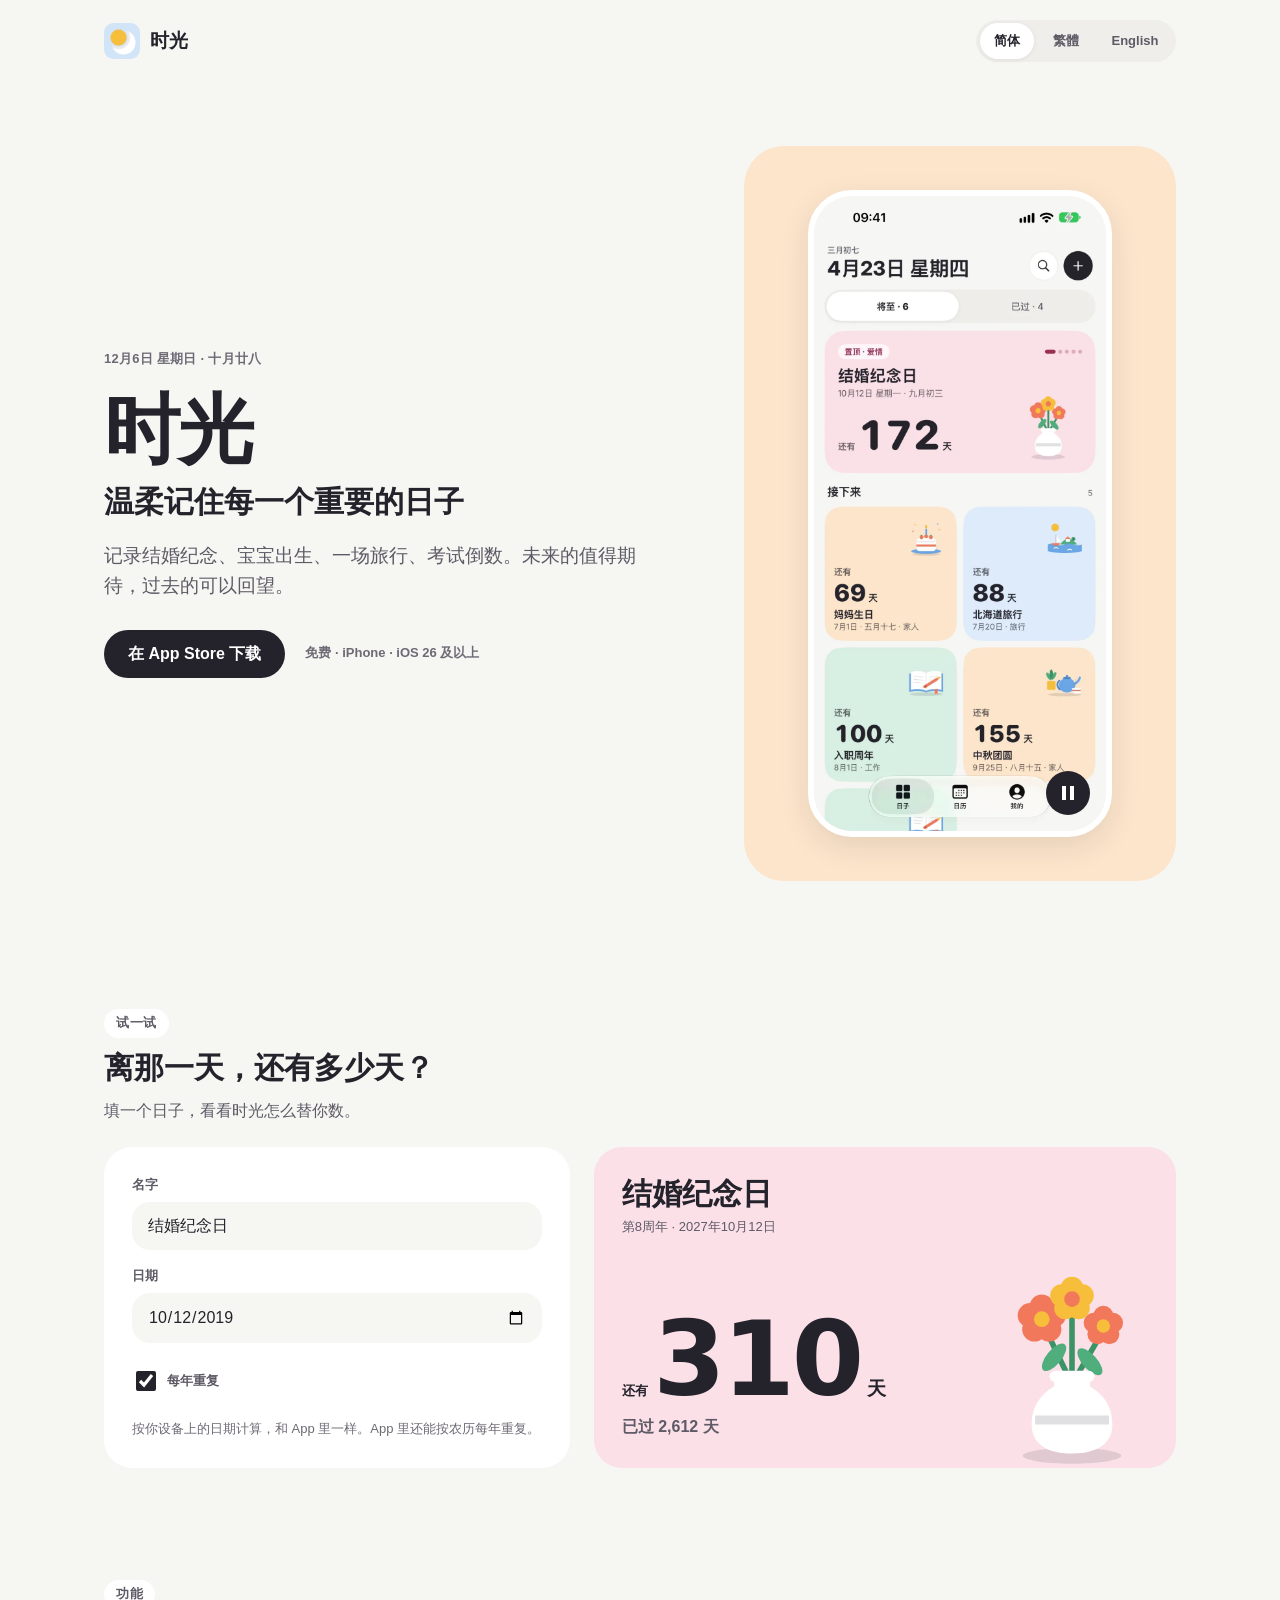
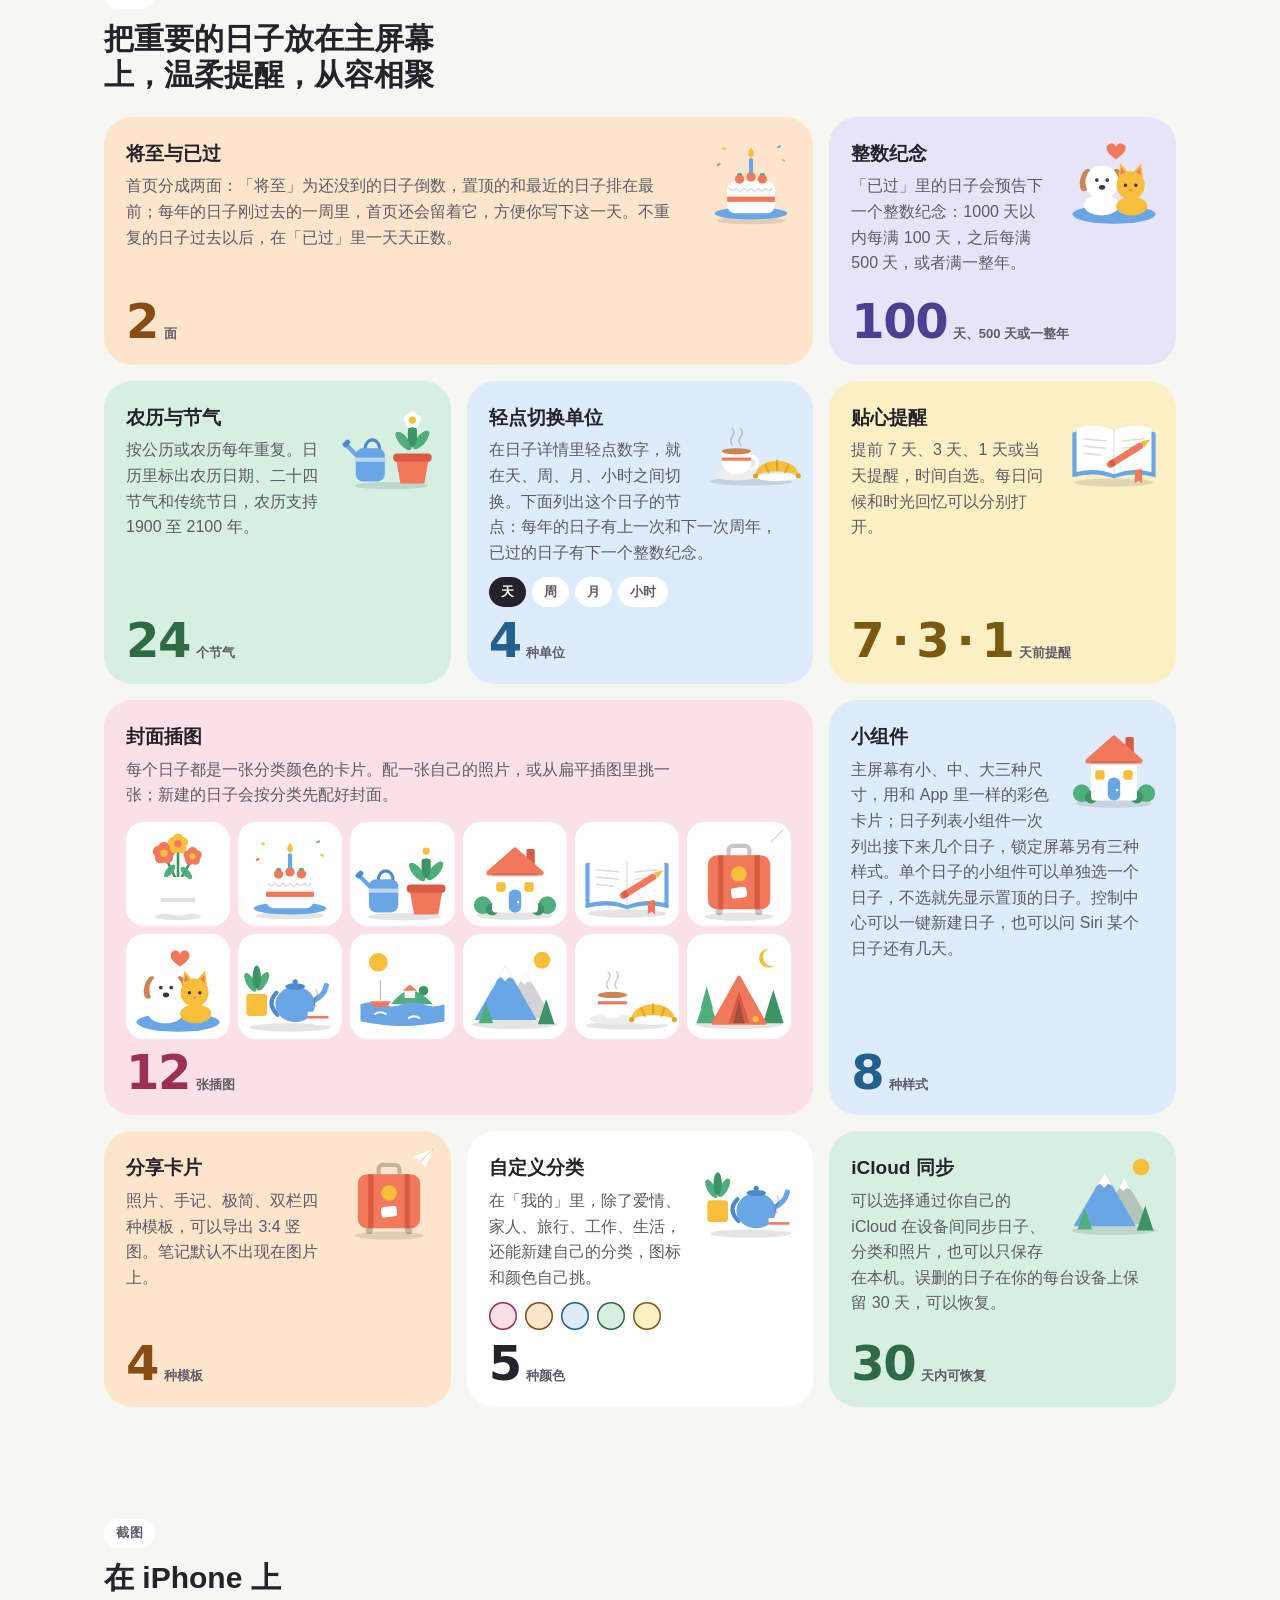
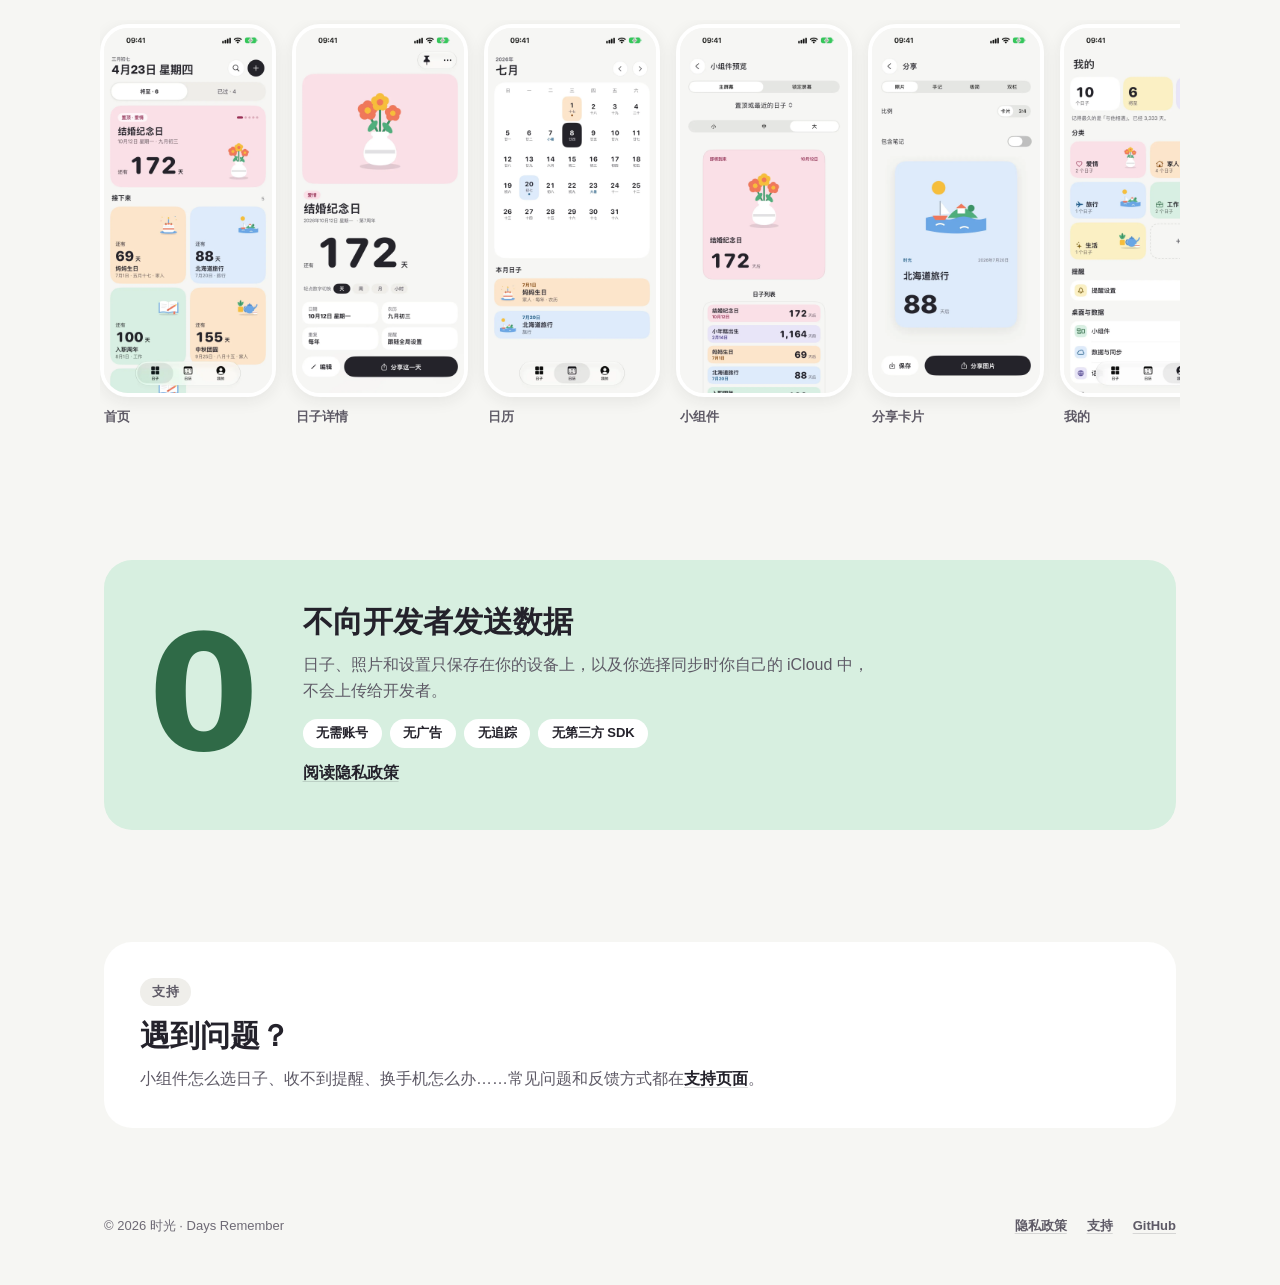
==== commit 8b2f8754: "docs: link the product pages to the App Store Days Remember is live (App Store ID 6826505500). Each " ====
--- a/docs/index.html
+++ b/docs/index.html
@@ -28,7 +28,7 @@
   <meta name="twitter:description" content="时光是一款免费的 iPhone 纪念日与倒数日 App：支持农历生日与纪念日、节气、提前提醒、主屏幕和锁定屏幕小组件、iCloud 同步，无广告、不收集数据。">
   <meta name="twitter:image" content="https://days.gooday.dev/assets/og/zh-Hans.jpg">
   <meta name="twitter:image:alt" content="时光的图标和 App 截图：将至、已过和日子详情">
-  <!-- 上架后：加上 <meta name="apple-itunes-app" content="app-id=…">（填真实的 App Store ID），并把页面里的「即将登陆 App Store」换成下载链接。 -->
+  <meta name="apple-itunes-app" content="app-id=6826505500">
   <link rel="icon" href="assets/icon-180.png">
   <link rel="apple-touch-icon" href="assets/icon-180.png">
   <link rel="stylesheet" href="assets/site.css">
@@ -57,6 +57,7 @@
     "availableOnDevice": "iPhone",
     "applicationCategory": "LifestyleApplication",
     "isAccessibleForFree": true,
+    "downloadUrl": "https://apps.apple.com/app/id6826505500",
     "offers": {
       "@type": "Offer",
       "price": "0",
@@ -103,8 +104,7 @@
           <h1>时光<span>温柔记住每一个重要的日子</span></h1>
           <p class="lead">记录结婚纪念、宝宝出生、一场旅行、考试倒数。未来的值得期待，过去的可以回望。</p>
           <div class="cta-row">
-            <!-- 上架后换成 App Store 链接：<a class="cta" href="https://apps.apple.com/app/id…">在 App Store 下载</a> -->
-            <span class="cta is-soon">即将登陆 App Store</span>
+            <a class="cta" href="https://apps.apple.com/app/id6826505500">在 App Store 下载</a>
             <span class="requirements">免费 · iPhone · iOS 26 及以上</span>
           </div>
         </div>
--- a/docs/assets/site.css
+++ b/docs/assets/site.css
@@ -168,8 +168,6 @@
   font-weight: 800;
   text-decoration: none;
 }
-/* Not a link until release, so it isn't drawn as the app's ink action. */
-.cta.is-soon { background: var(--card); color: var(--ink); box-shadow: inset 0 0 0 1.5px var(--hairline-strong); }
 .requirements { color: var(--muted); font-size: var(--step--1); font-weight: 600; }
 
 /* The home screen on an apricot card, as a day sits on its category colour. */
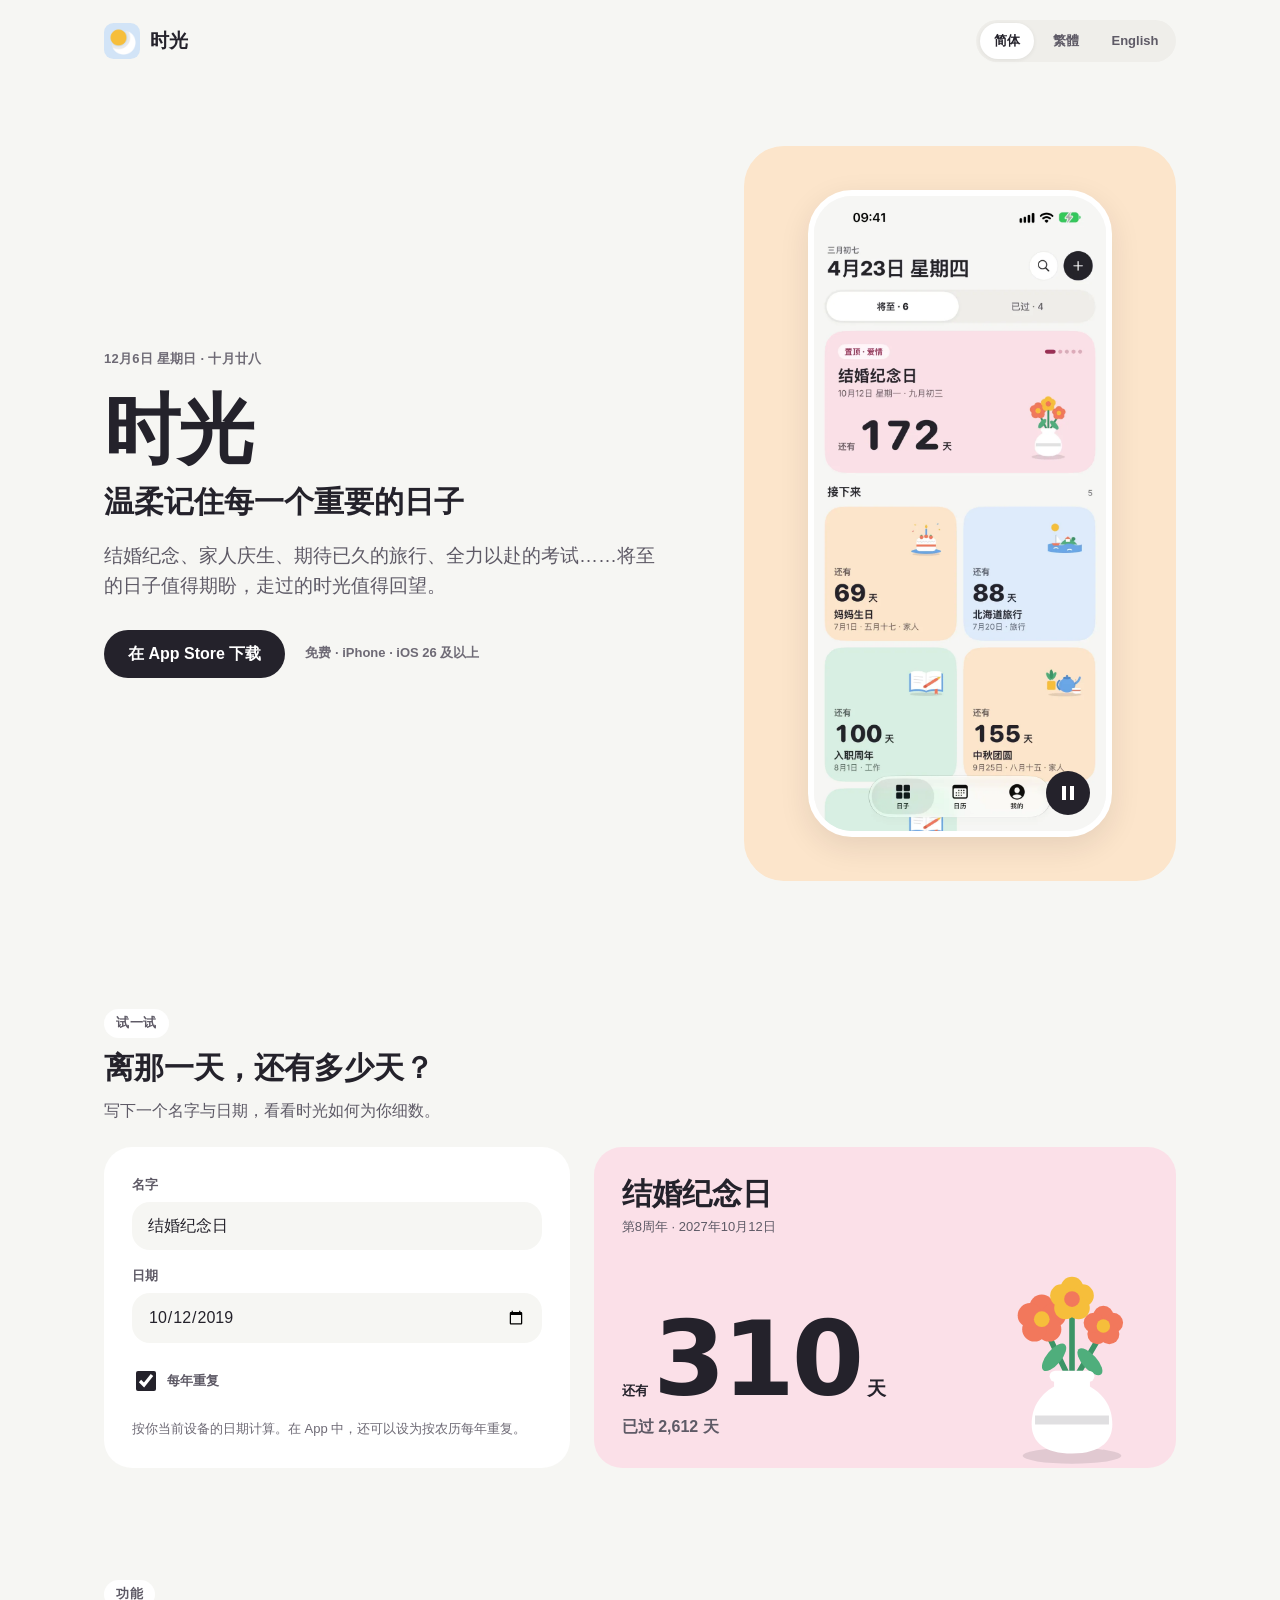
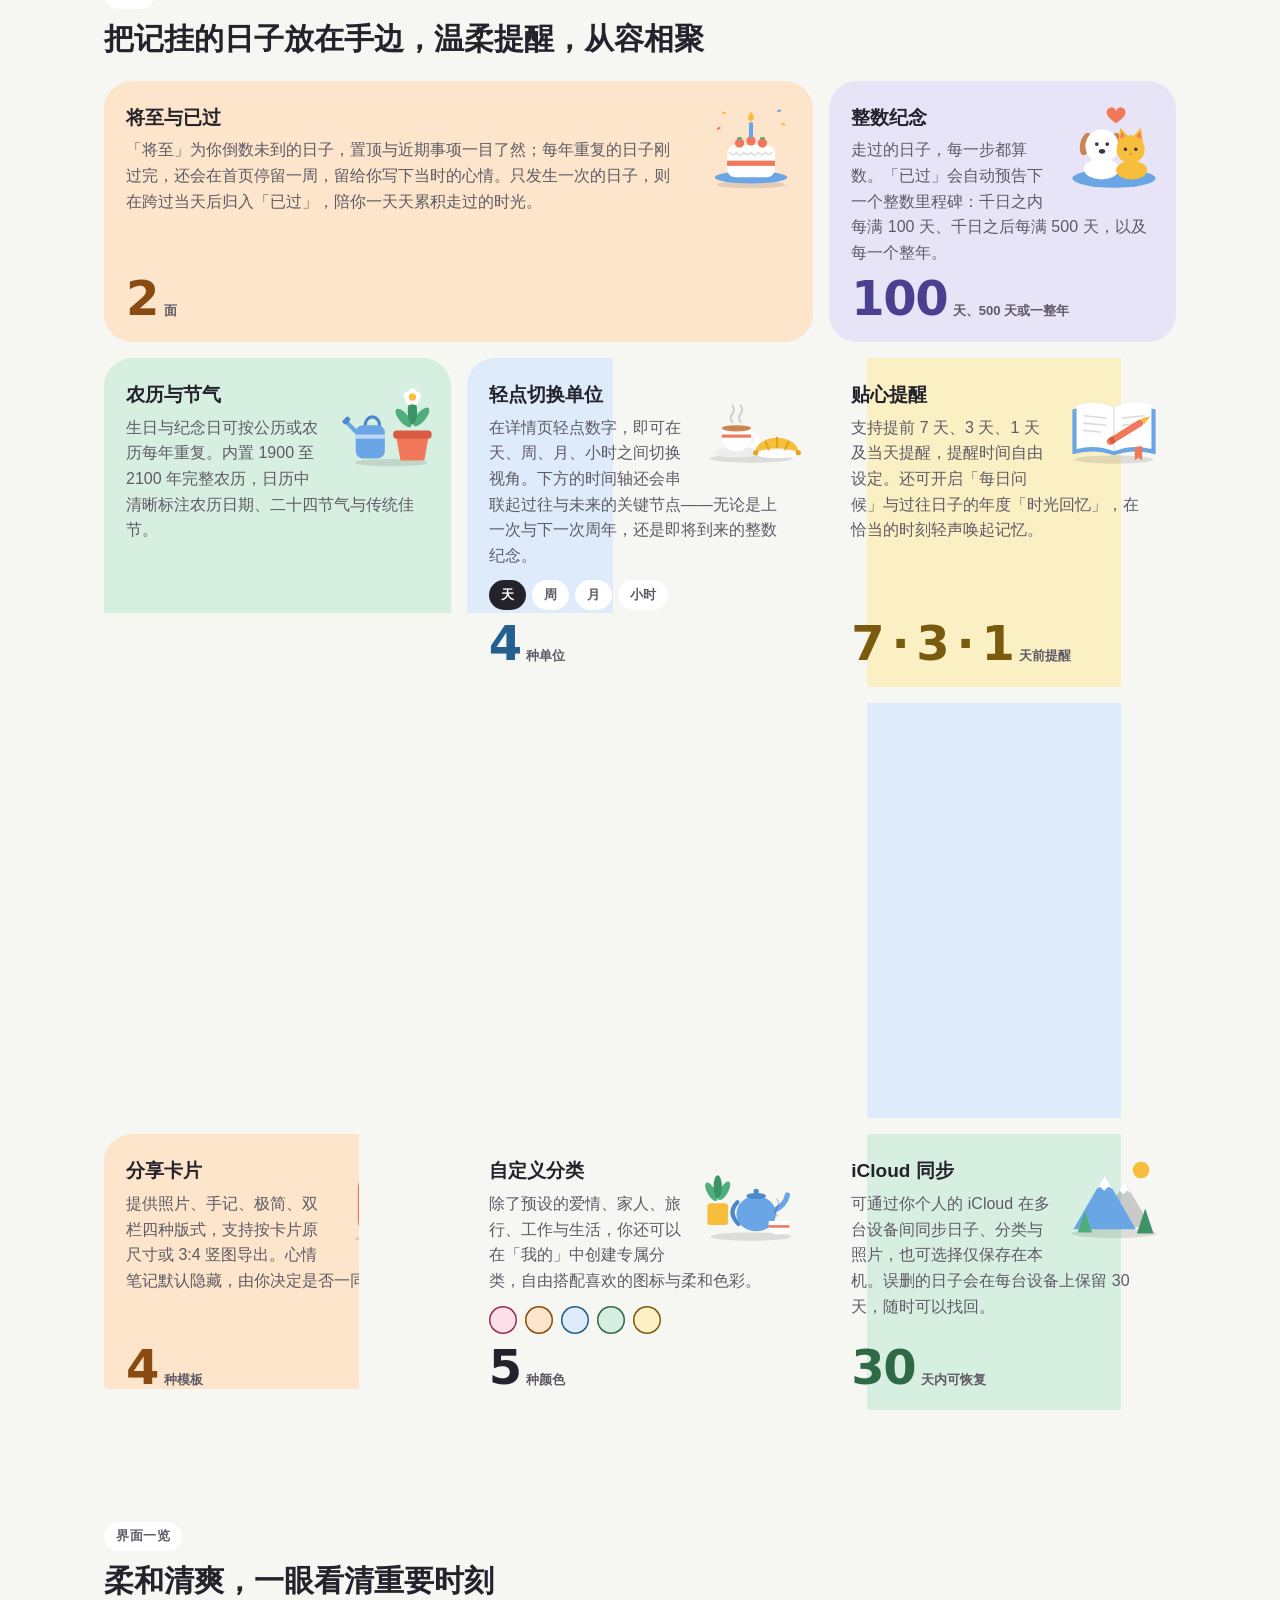
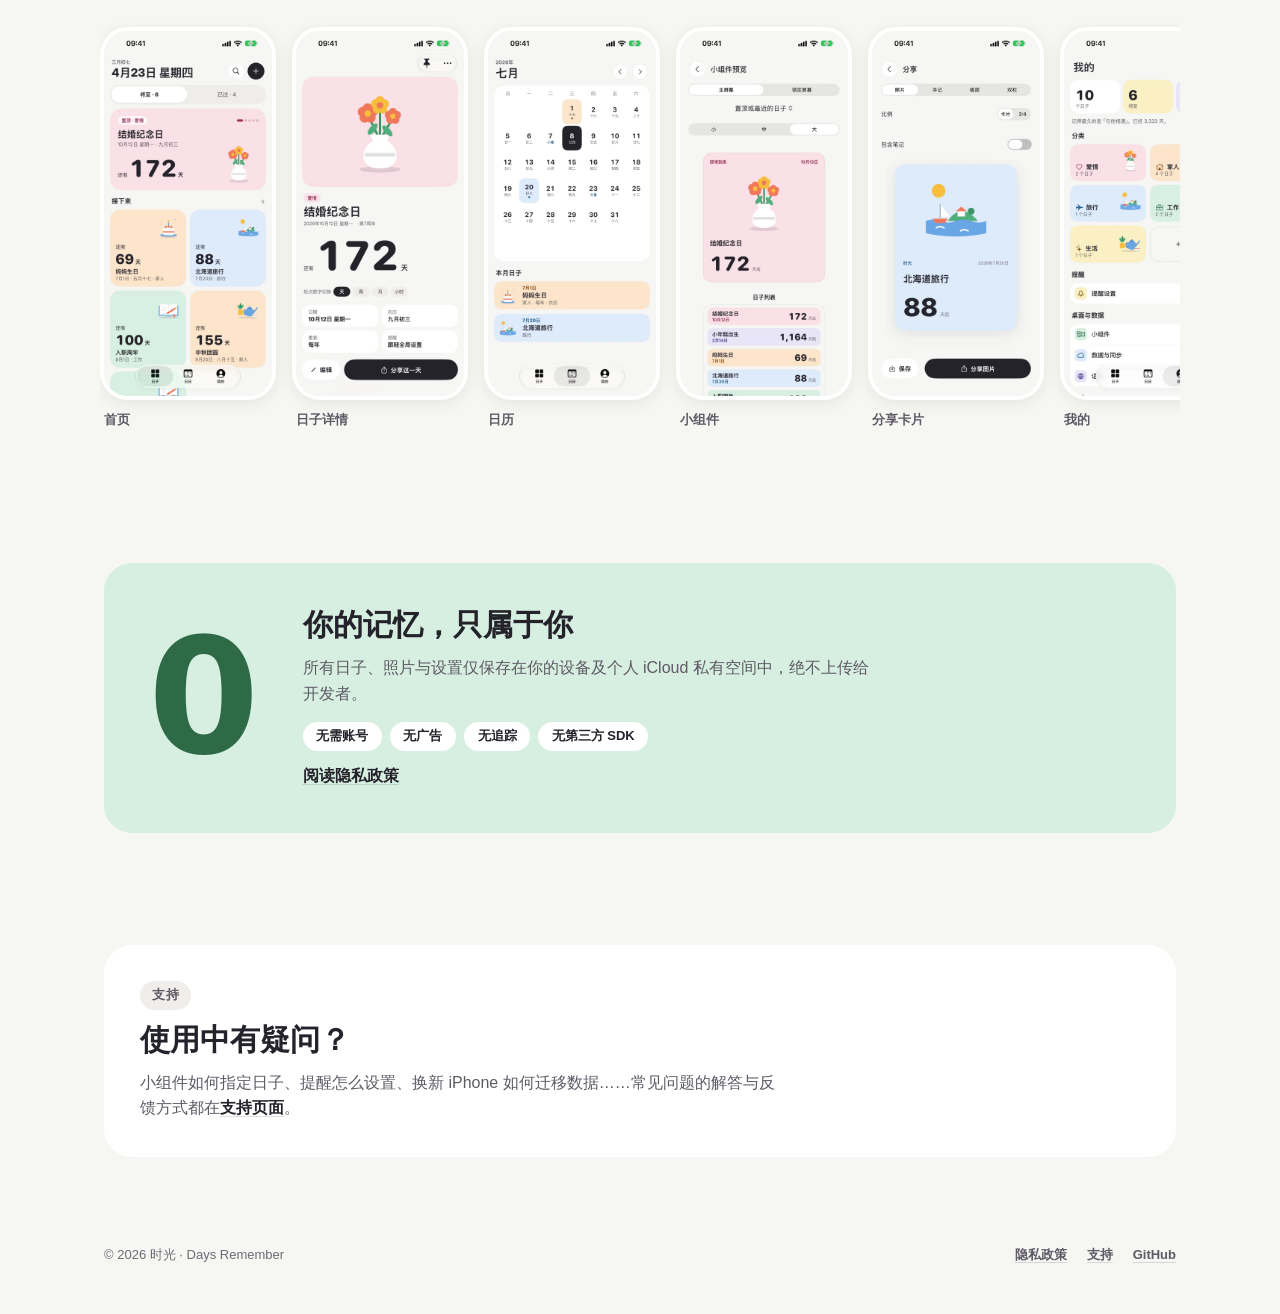
==== commit 35572123: "docs: polish app, product site, and App Store copywriting" ====
--- a/docs/index.html
+++ b/docs/index.html
@@ -4,7 +4,7 @@
   <meta charset="utf-8">
   <meta name="viewport" content="width=device-width, initial-scale=1, viewport-fit=cover">
   <title>时光 – 纪念日倒数日 App｜农历生日提醒、iPhone 小组件</title>
-  <meta name="description" content="时光是一款免费的 iPhone 纪念日与倒数日 App：支持农历生日与纪念日、节气、提前提醒、主屏幕和锁定屏幕小组件、iCloud 同步，无广告、不收集数据。">
+  <meta name="description" content="时光是一款免费的 iPhone 纪念日与倒数日 App。支持公历与农历周年、二十四节气、贴心提前提醒、主屏幕与锁定屏幕小组件，以及 iCloud 同步。无广告，不收集任何数据。">
   <meta name="theme-color" content="#F6F6F3">
   <link rel="canonical" href="https://days.gooday.dev/">
   <link rel="alternate" hreflang="zh-Hans" href="https://days.gooday.dev/">
@@ -17,7 +17,7 @@
   <meta property="og:locale:alternate" content="zh_TW">
   <meta property="og:locale:alternate" content="en_US">
   <meta property="og:title" content="时光 – 纪念日倒数日 App｜农历生日提醒、iPhone 小组件">
-  <meta property="og:description" content="时光是一款免费的 iPhone 纪念日与倒数日 App：支持农历生日与纪念日、节气、提前提醒、主屏幕和锁定屏幕小组件、iCloud 同步，无广告、不收集数据。">
+  <meta property="og:description" content="时光是一款免费的 iPhone 纪念日与倒数日 App。支持公历与农历周年、二十四节气、贴心提前提醒、主屏幕与锁定屏幕小组件，以及 iCloud 同步。无广告，不收集任何数据。">
   <meta property="og:url" content="https://days.gooday.dev/">
   <meta property="og:image" content="https://days.gooday.dev/assets/og/zh-Hans.jpg">
   <meta property="og:image:width" content="1200">
@@ -25,7 +25,7 @@
   <meta property="og:image:alt" content="时光的图标和 App 截图：将至、已过和日子详情">
   <meta name="twitter:card" content="summary_large_image">
   <meta name="twitter:title" content="时光 – 纪念日倒数日 App｜农历生日提醒、iPhone 小组件">
-  <meta name="twitter:description" content="时光是一款免费的 iPhone 纪念日与倒数日 App：支持农历生日与纪念日、节气、提前提醒、主屏幕和锁定屏幕小组件、iCloud 同步，无广告、不收集数据。">
+  <meta name="twitter:description" content="时光是一款免费的 iPhone 纪念日与倒数日 App。支持公历与农历周年、二十四节气、贴心提前提醒、主屏幕与锁定屏幕小组件，以及 iCloud 同步。无广告，不收集任何数据。">
   <meta name="twitter:image" content="https://days.gooday.dev/assets/og/zh-Hans.jpg">
   <meta name="twitter:image:alt" content="时光的图标和 App 截图：将至、已过和日子详情">
   <meta name="apple-itunes-app" content="app-id=6826505500">
@@ -48,7 +48,7 @@
     "@id": "https://days.gooday.dev/#app",
     "name": "时光",
     "alternateName": "Days Remember",
-    "description": "时光是一款免费的 iPhone 纪念日与倒数日 App：支持农历生日与纪念日、节气、提前提醒、主屏幕和锁定屏幕小组件、iCloud 同步，无广告、不收集数据。",
+    "description": "时光是一款免费的 iPhone 纪念日与倒数日 App。支持公历与农历周年、二十四节气、贴心提前提醒、主屏幕与锁定屏幕小组件，以及 iCloud 同步。无广告，不收集任何数据。",
     "url": "https://days.gooday.dev/",
     "inLanguage": "zh-Hans",
     "image": "https://days.gooday.dev/assets/icon-512.png",
@@ -73,15 +73,15 @@
       "https://days.gooday.dev/assets/screens/zh-Hans/07-past.webp"
     ],
     "featureList": [
-      "将至的日子倒数，已过的日子正数",
-      "整数纪念：1000 天以内每满 100 天，之后每满 500 天，或者满一整年",
-      "农历与二十四节气，农历支持 1900 至 2100 年",
-      "提前 7 天、3 天、1 天或当天提醒",
-      "主屏幕小、中、大三种尺寸、日子列表和锁定屏幕三种样式的小组件",
-      "控制中心一键新建日子，问 Siri 某个日子还有几天",
-      "照片、手记、极简、双栏四种分享卡片模板",
-      "自定义分类",
-      "通过你自己的 iCloud 同步日子、分类和照片"
+      "将至的日子倒数期盼，走过的日子一天天累积",
+      "整数纪念：千日之内每满 100 天，之后每满 500 天，以及每一个整年",
+      "公历与农历每年重复，内置 1900 至 2100 年农历与二十四节气",
+      "提前 7 天、3 天、1 天或当天提醒，支持每日问候与时光回忆",
+      "主屏幕小、中、大尺寸柔彩卡片、日子列表与锁定屏幕三种样式小组件",
+      "控制中心一键新建日子，随时问 Siri 某个日子还有几天",
+      "照片、手记、极简、双栏四种分享卡片版式，支持 3:4 竖图导出",
+      "自定义分类，自由搭配图标与柔和色彩",
+      "通过个人 iCloud 私密同步日子、分类和照片，或仅保存在本机"
     ]
   }
   </script>
@@ -102,7 +102,7 @@
         <div class="hero-text">
           <p class="today" data-today></p>
           <h1>时光<span>温柔记住每一个重要的日子</span></h1>
-          <p class="lead">记录结婚纪念、宝宝出生、一场旅行、考试倒数。未来的值得期待，过去的可以回望。</p>
+          <p class="lead">结婚纪念、家人庆生、期待已久的旅行、全力以赴的考试……将至的日子值得期盼，走过的时光值得回望。</p>
           <div class="cta-row">
             <a class="cta" href="https://apps.apple.com/app/id6826505500">在 App Store 下载</a>
             <span class="requirements">免费 · iPhone · iOS 26 及以上</span>
@@ -117,7 +117,7 @@
         <div class="section-head reveal">
           <p class="eyebrow">试一试</p>
           <h2 id="demo-heading">离那一天，还有多少天？</h2>
-          <p>填一个日子，看看时光怎么替你数。</p>
+          <p>写下一个名字与日期，看看时光如何为你细数。</p>
         </div>
         <div class="demo">
           <form class="demo-form reveal" data-demo>
@@ -132,7 +132,7 @@
             <label class="check" for="demo-recurring">
               <input id="demo-recurring" type="checkbox" checked>每年重复
             </label>
-            <p class="demo-note">按你设备上的日期计算，和 App 里一样。App 里还能按农历每年重复。</p>
+            <p class="demo-note">按你当前设备的日期计算。在 App 中，还可以设为按农历每年重复。</p>
           </form>
           <div class="day-card tone-rose reveal" data-demo-card aria-live="polite">
             <img class="cover" src="assets/covers/flowers.svg" alt="一瓶鲜花" width="200" height="200">
@@ -149,14 +149,14 @@
       <section class="section" aria-labelledby="features-heading">
         <div class="section-head reveal">
           <p class="eyebrow">功能</p>
-          <h2 id="features-heading">把重要的日子放在主屏幕上，温柔提醒，从容相聚</h2>
+          <h2 id="features-heading">把记挂的日子放在手边，温柔提醒，从容相聚</h2>
         </div>
         <ul class="bento">
           <li class="tile tone-apricot is-wide reveal">
             <div class="tile-text">
               <img class="tile-art" src="assets/covers/celebration.svg" alt="插着蜡烛的生日蛋糕" width="200" height="200" loading="lazy">
               <h3>将至与已过</h3>
-              <p>首页分成两面：「将至」为还没到的日子倒数，置顶的和最近的日子排在最前；每年的日子刚过去的一周里，首页还会留着它，方便你写下这一天。不重复的日子过去以后，在「已过」里一天天正数。</p>
+              <p>「将至」为你倒数未到的日子，置顶与近期事项一目了然；每年重复的日子刚过完，还会在首页停留一周，留给你写下当时的心情。只发生一次的日子，则在跨过当天后归入「已过」，陪你一天天累积走过的时光。</p>
             </div>
             <p class="figure"><b>2</b><small>面</small></p>
           </li>
@@ -164,7 +164,7 @@
             <div class="tile-text">
               <img class="tile-art" src="assets/covers/companionship.svg" alt="小狗和小猫，头上一颗爱心" width="200" height="200" loading="lazy">
               <h3>整数纪念</h3>
-              <p>「已过」里的日子会预告下一个整数纪念：1000 天以内每满 100 天，之后每满 500 天，或者满一整年。</p>
+              <p>走过的日子，每一步都算数。「已过」会自动预告下一个整数里程碑：千日之内每满 100 天、千日之后每满 500 天，以及每一个整年。</p>
             </div>
             <p class="figure"><b>100</b><small>天、500 天或一整年</small></p>
           </li>
@@ -172,7 +172,7 @@
             <div class="tile-text">
               <img class="tile-art" src="assets/covers/garden.svg" alt="喷壶和盆栽" width="200" height="200" loading="lazy">
               <h3>农历与节气</h3>
-              <p>按公历或农历每年重复。日历里标出农历日期、二十四节气和传统节日，农历支持 1900 至 2100 年。</p>
+              <p>生日与纪念日可按公历或农历每年重复。内置 1900 至 2100 年完整农历，日历中清晰标注农历日期、二十四节气与传统佳节。</p>
             </div>
             <p class="figure"><b>24</b><small>个节气</small></p>
           </li>
@@ -180,7 +180,7 @@
             <div class="tile-text">
               <img class="tile-art" src="assets/covers/cafe.svg" alt="冒着热气的咖啡和牛角包" width="200" height="200" loading="lazy">
               <h3>轻点切换单位</h3>
-              <p>在日子详情里轻点数字，就在天、周、月、小时之间切换。下面列出这个日子的节点：每年的日子有上一次和下一次周年，已过的日子有下一个整数纪念。</p>
+              <p>在详情页轻点数字，即可在天、周、月、小时之间切换视角。下方的时间轴还会串联起过往与未来的关键节点——无论是上一次与下一次周年，还是即将到来的整数纪念。</p>
               <ul class="chips" aria-hidden="true"><li>天</li><li>周</li><li>月</li><li>小时</li></ul>
             </div>
             <p class="figure"><b>4</b><small>种单位</small></p>
@@ -189,14 +189,14 @@
             <div class="tile-text">
               <img class="tile-art" src="assets/covers/journal.svg" alt="摊开的手账和铅笔" width="200" height="200" loading="lazy">
               <h3>贴心提醒</h3>
-              <p>提前 7 天、3 天、1 天或当天提醒，时间自选。每日问候和时光回忆可以分别打开。</p>
+              <p>支持提前 7 天、3 天、1 天及当天提醒，提醒时间自由设定。还可开启「每日问候」与过往日子的年度「时光回忆」，在恰当的时刻轻声唤起记忆。</p>
             </div>
             <p class="figure"><b>7&thinsp;·&thinsp;3&thinsp;·&thinsp;1</b><small>天前提醒</small></p>
           </li>
           <li class="tile tone-rose is-wide has-covers reveal">
             <div class="tile-text">
               <h3>封面插图</h3>
-              <p>每个日子都是一张分类颜色的卡片。配一张自己的照片，或从扁平插图里挑一张；新建的日子会按分类先配好封面。</p>
+              <p>每个日子都有柔和的分类底色。你可以换上自己珍藏的照片，或从 12 幅扁平插图中挑一张相配；新建日子时，也会按分类为你自动配好封面。</p>
               <ul class="covers">
                 <li><img src="assets/covers/flowers.svg" alt="一瓶鲜花" width="200" height="200" loading="lazy"></li>
                 <li><img src="assets/covers/celebration.svg" alt="插着蜡烛的生日蛋糕" width="200" height="200" loading="lazy"></li>
@@ -218,7 +218,7 @@
             <div class="tile-text">
               <img class="tile-art" src="assets/covers/homecoming.svg" alt="红屋顶的小房子" width="200" height="200" loading="lazy">
               <h3>小组件</h3>
-              <p>主屏幕有小、中、大三种尺寸，用和 App 里一样的彩色卡片；日子列表小组件一次列出接下来几个日子，锁定屏幕另有三种样式。单个日子的小组件可以单独选一个日子，不选就先显示置顶的日子。控制中心可以一键新建日子，也可以问 Siri 某个日子还有几天。</p>
+              <p>主屏幕提供小、中、大尺寸的柔彩卡片与多日列表，锁定屏幕另有三种精巧样式；单日小组件可指定任意日子，或自动显示置顶与近期事项。你还可以从控制中心一键新建日子，或随时问 Siri 离某一天还有多久。</p>
             </div>
             <p class="figure"><b>8</b><small>种样式</small></p>
           </li>
@@ -226,7 +226,7 @@
             <div class="tile-text">
               <img class="tile-art" src="assets/covers/voyage.svg" alt="贴着贴纸的旅行箱" width="200" height="200" loading="lazy">
               <h3>分享卡片</h3>
-              <p>照片、手记、极简、双栏四种模板，可以导出 3:4 竖图。笔记默认不出现在图片上。</p>
+              <p>提供照片、手记、极简、双栏四种版式，支持按卡片原尺寸或 3:4 竖图导出。心情笔记默认隐藏，由你决定是否一同分享。</p>
             </div>
             <p class="figure"><b>4</b><small>种模板</small></p>
           </li>
@@ -234,7 +234,7 @@
             <div class="tile-text">
               <img class="tile-art" src="assets/covers/everyday.svg" alt="盆栽和茶壶" width="200" height="200" loading="lazy">
               <h3>自定义分类</h3>
-              <p>在「我的」里，除了爱情、家人、旅行、工作、生活，还能新建自己的分类，图标和颜色自己挑。</p>
+              <p>除了预设的爱情、家人、旅行、工作与生活，你还可以在「我的」中创建专属分类，自由搭配喜欢的图标与柔和色彩。</p>
               <ul class="swatches" aria-hidden="true"><li class="tone-rose"></li><li class="tone-apricot"></li><li class="tone-sky"></li><li class="tone-mint"></li><li class="tone-lemon"></li></ul>
             </div>
             <p class="figure"><b>5</b><small>种颜色</small></p>
@@ -243,7 +243,7 @@
             <div class="tile-text">
               <img class="tile-art" src="assets/covers/mountains.svg" alt="太阳下的雪山" width="200" height="200" loading="lazy">
               <h3>iCloud 同步</h3>
-              <p>可以选择通过你自己的 iCloud 在设备间同步日子、分类和照片，也可以只保存在本机。误删的日子在你的每台设备上保留 30 天，可以恢复。</p>
+              <p>可通过你个人的 iCloud 在多台设备间同步日子、分类与照片，也可选择仅保存在本机。误删的日子会在每台设备上保留 30 天，随时可以找回。</p>
             </div>
             <p class="figure"><b>30</b><small>天内可恢复</small></p>
           </li>
@@ -252,8 +252,8 @@
 
       <section class="section" aria-labelledby="shots-heading">
         <div class="section-head reveal">
-          <p class="eyebrow">截图</p>
-          <h2 id="shots-heading">在 iPhone 上</h2>
+          <p class="eyebrow">界面一览</p>
+          <h2 id="shots-heading">柔和清爽，一眼看清重要时刻</h2>
         </div>
         <div class="shots" role="region" tabindex="0" aria-label="App 截图，可横向滚动">
           <figure class="reveal"><img src="assets/screens/zh-Hans/01-home.webp" width="900" height="1956" loading="lazy" alt="首页"><figcaption>首页</figcaption></figure>
@@ -270,8 +270,8 @@
         <div class="promise tone-mint reveal">
           <p class="figure"><b>0</b></p>
           <div class="promise-text">
-            <h2 id="privacy-heading">不向开发者发送数据</h2>
-            <p>日子、照片和设置只保存在你的设备上，以及你选择同步时你自己的 iCloud 中，不会上传给开发者。</p>
+            <h2 id="privacy-heading">你的记忆，只属于你</h2>
+            <p>所有日子、照片与设置仅保存在你的设备及个人 iCloud 私有空间中，绝不上传给开发者。</p>
             <ul><li>无需账号</li><li>无广告</li><li>无追踪</li><li>无第三方 SDK</li></ul>
             <p><a href="privacy/">阅读隐私政策</a></p>
           </div>
@@ -281,8 +281,8 @@
       <section class="section" aria-labelledby="support-heading">
         <div class="help reveal">
           <p class="eyebrow">支持</p>
-          <h2 id="support-heading">遇到问题？</h2>
-          <p>小组件怎么选日子、收不到提醒、换手机怎么办……常见问题和反馈方式都在<a href="support/">支持页面</a>。</p>
+          <h2 id="support-heading">使用中有疑问？</h2>
+          <p>小组件如何指定日子、提醒怎么设置、换新 iPhone 如何迁移数据……常见问题的解答与反馈方式都在<a href="support/">支持页面</a>。</p>
         </div>
       </section>
     </main>
